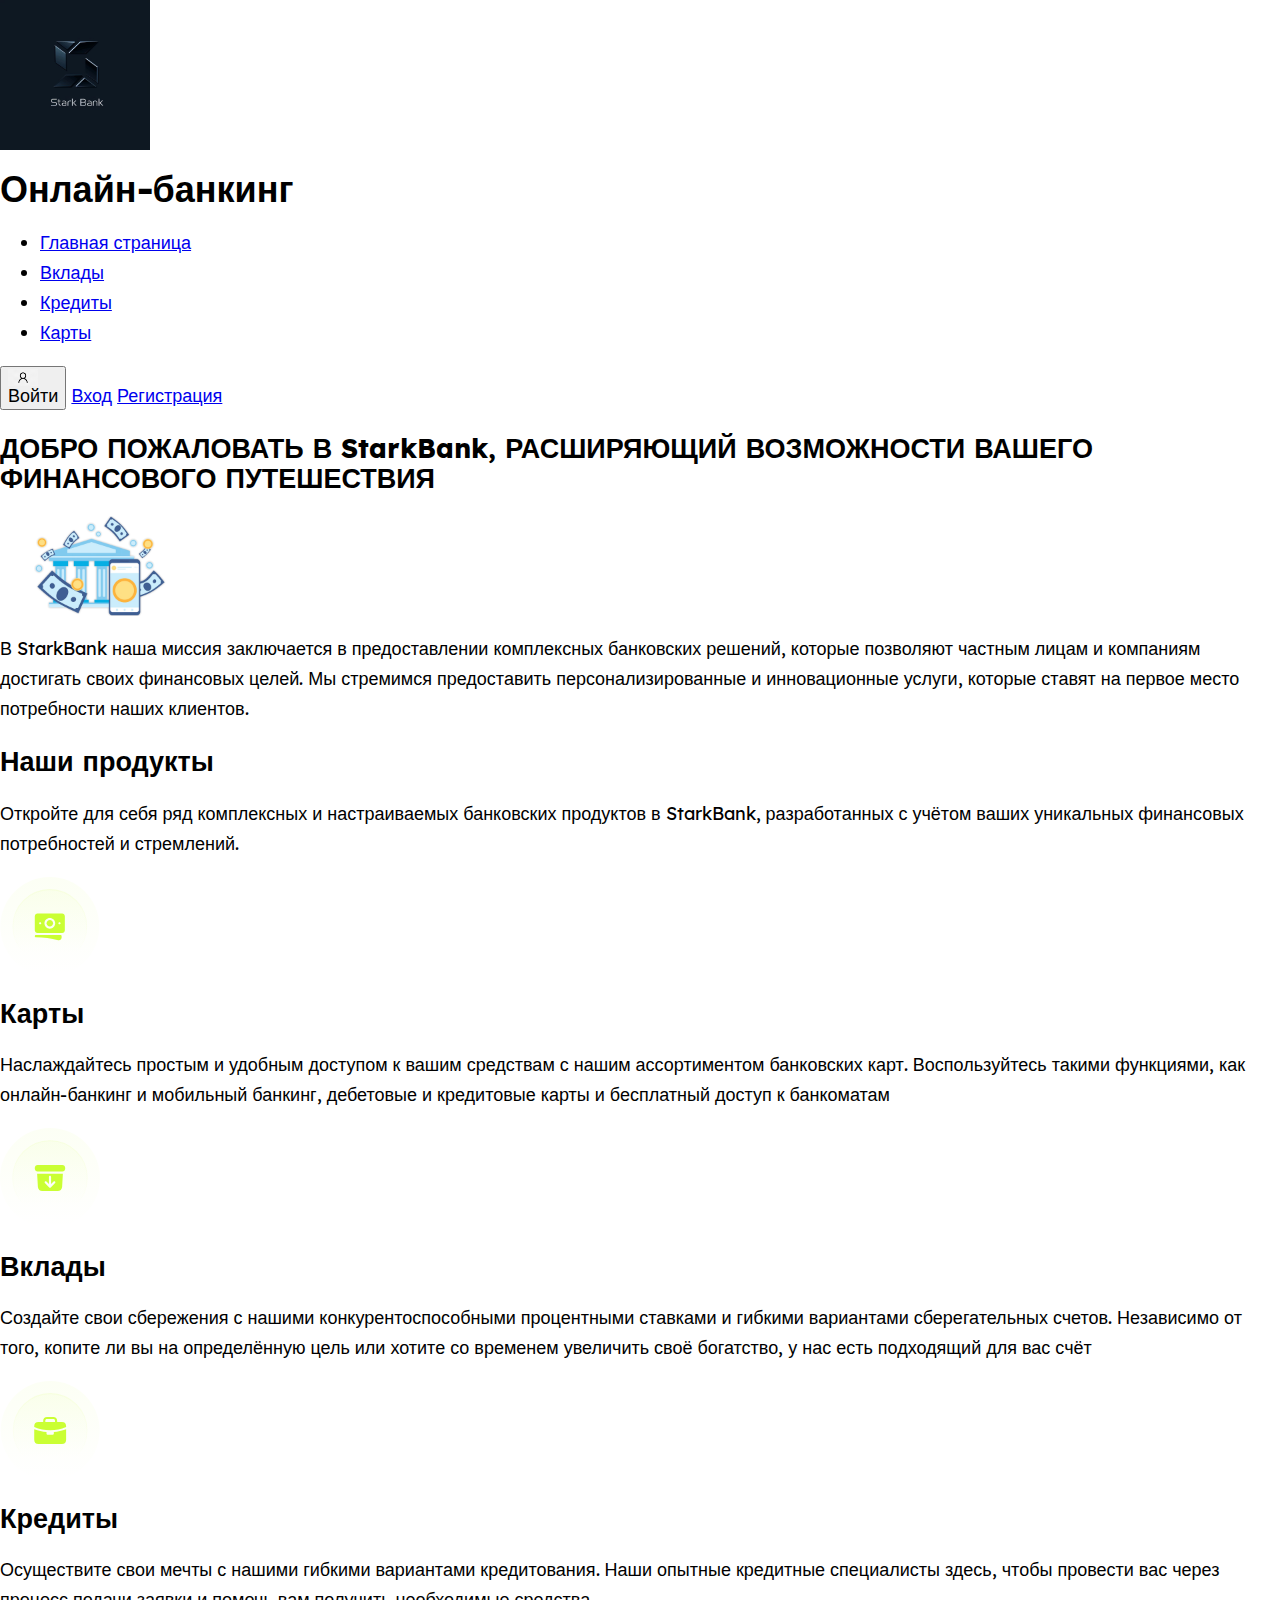
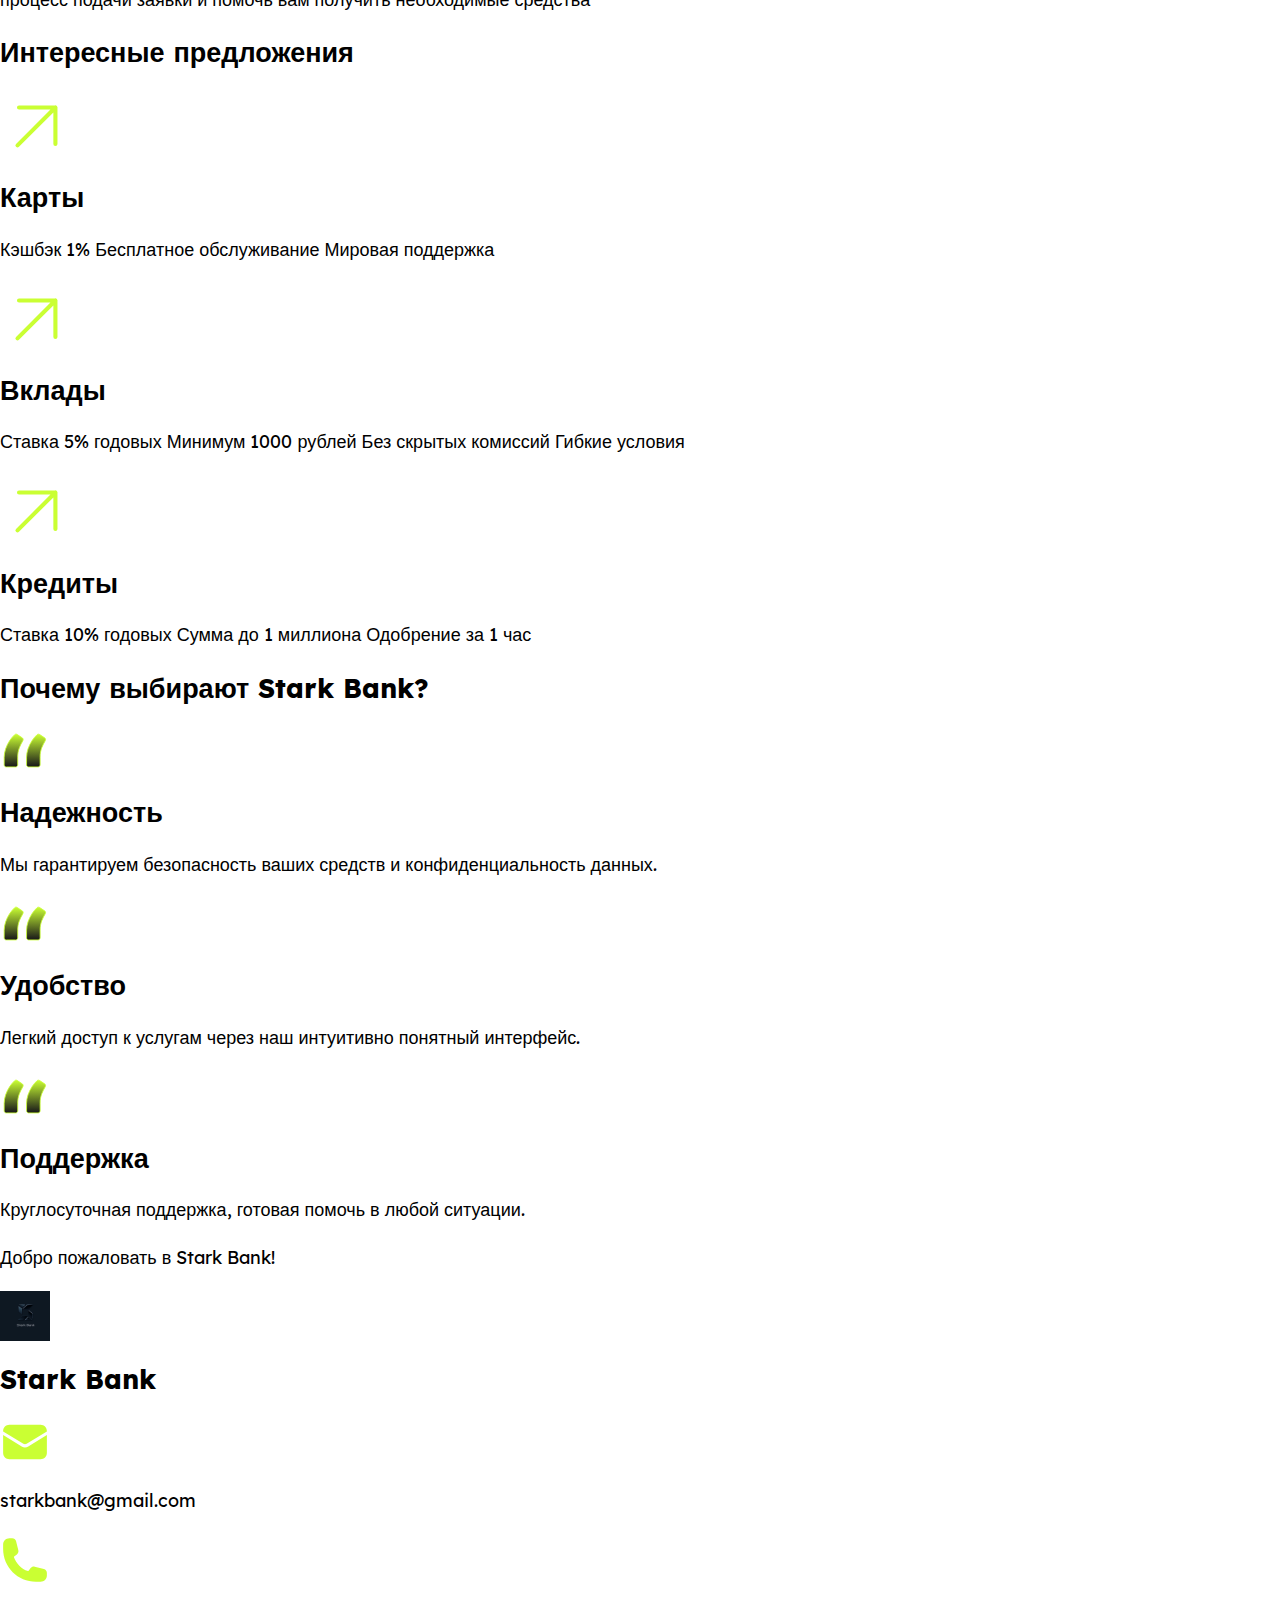
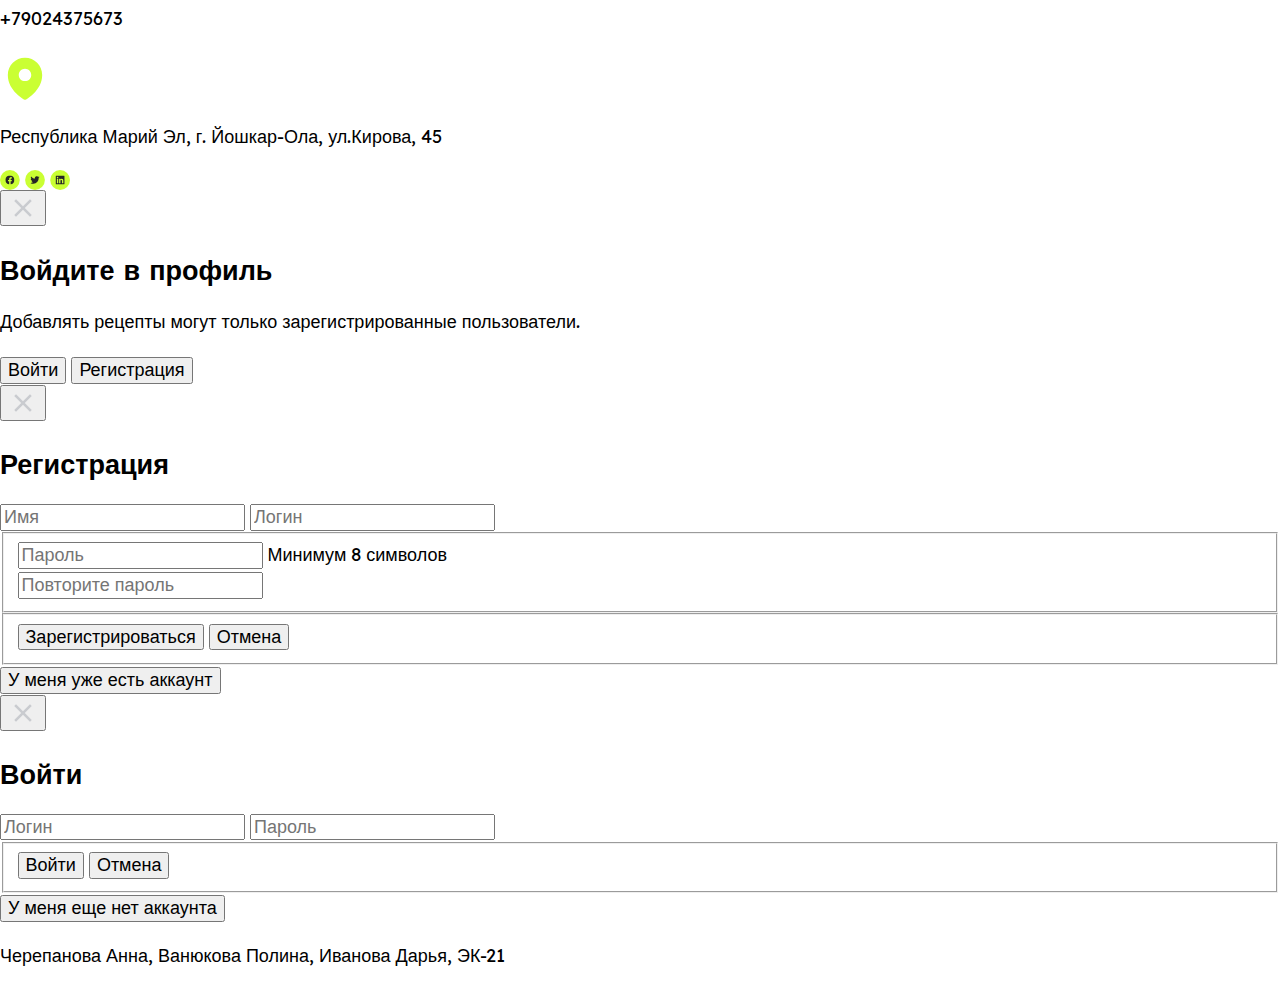
==== index.html @ 24f7d067 "Начала css" ====
<!DOCTYPE html>
<html lang="ru">
<head>
    <meta charset="UTF-8">
    <meta name="viewport" content="width=device-width, initial-scale=1.0">
    <title>Банк</title>
    <link rel="stylesheet" href="styles/normalize.css">
    <link rel="stylesheet" href="styles/style.css">
</head>
<body>
    <header class=”header”>
        <img class=”header__logo” src="images/logo.jpeg" alt="" width="150">
        <h1 class=”header__title”>Онлайн-банкинг</h1>
        <Nav class=”header__menu”>
             <ul class=”menu”>
                 <li class=”menu__item menu__item--active”>
                    <a class=”menu__link” href="#">Главная страница</a>
                </li>
                 <li class=”menu__item”><a class=”menu__link” href="#">Вклады</a></li>
                 <li class=”menu__item”><a class=”menu__link” href="#">Кредиты</a></li>
                 <li class=”menu__item”><a class=”menu__link” href="#">Карты</a></li>
             </ul>
        </Nav>
        <button class="header__login" type="button">
            <img class="header__login-icon" src="images/logo1.jpeg" alt="" width="30" height="16">
            <span class="header__login-text">Войти</span>
        </button>
        <a class=”header__botton” href="#">Вход</a>
        <a class=”header__botton” href="#">Регистрация</a>
    </header>
     <main class=”main”>
         <div class=”about”>
             <h2 class=”about__title”> ДОБРО ПОЖАЛОВАТЬ В StarkBank, РАСШИРЯЮЩИЙ ВОЗМОЖНОСТИ ВАШЕГО ФИНАНСОВОГО ПУТЕШЕСТВИЯ</h2>
             <img class=”about__image” src="images/0.webp" alt="" width="200">
             <p class=”about__purpose”>В StarkBank наша миссия заключается в предоставлении комплексных банковских решений, которые позволяют частным лицам и компаниям достигать своих финансовых целей. Мы стремимся предоставить персонализированные и инновационные услуги, которые ставят на первое место потребности наших клиентов.</p>
         </div>
         <section class=”products”>
            <h2 class=”products__title”>Наши продукты</h2>
            <p class=”products__description”> Откройте для себя ряд комплексных и настраиваемых банковских продуктов в StarkBank, разработанных с учётом ваших уникальных финансовых потребностей и стремлений.</p>
            <div>
                <img class=”products__image” src="images/Icon Container (3).svg" alt="" width="100">
                <h2 class=”products__title”>Карты</h2>
                <p class=”products__description”>Наслаждайтесь простым и удобным доступом к вашим средствам с нашим ассортиментом банковских карт. Воспользуйтесь такими функциями, как онлайн-банкинг и мобильный банкинг, дебетовые и кредитовые карты и бесплатный доступ к банкоматам </p>
            </div>
            <div>
                <img class=”products__image” src="images/Icon Container (2).svg" alt="" width="100">
                <h2 class=”products__title”>Вклады</h2>
                <p class=”products__description”>Создайте свои сбережения с нашими конкурентоспособными процентными ставками и гибкими вариантами сберегательных счетов. Независимо от того, копите ли вы на определённую цель или хотите со временем увеличить своё богатство, у нас есть подходящий для вас счёт</p>
            </div>
            <div>
                <img class=”products__image” src="images/Icon Container (1).svg" alt="" width="100">
                <h2 class=”products__title”>Кредиты</h2>
                <p class=”products__description”>Осуществите свои мечты с нашими гибкими вариантами кредитования. Наши опытные кредитные специалисты здесь, чтобы провести вас через процесс подачи заявки и помочь вам получить необходимые средства</p>
            </div>
         </section>
         <section class=”offers”>
            <h2 class=”offers__title”>Интересные предложения</h2>
            <div>
                <img class=”offers__image” src="images/Icon22.svg" alt="" width="70">
                <h2 class=”offers__title”>Карты</h2>
                <p class=”offers__description”>Кэшбэк 1% 
                    Бесплатное обслуживание 
                    Мировая поддержка</p>
            </div>
            <div>
                <img class=”offers__image” src="images/Icon22.svg" alt="" width="70">
                <h2 class=”offers__title”>Вклады</h2>
                <p class=”offers__description”>Ставка 5% годовых 
                    Минимум 1000 рублей
                    Без скрытых комиссий
                    Гибкие условия</p>
            </div>
            <div>
                <img class=”offers__image” src="images/Icon22.svg" alt="" width="70">
                <h2 class=”offers__title”>Кредиты</h2>
                <p class=”offers__description”>Ставка 10% годовых
                    Сумма до 1 миллиона
                    Одобрение за 1 час</p>
            </div>
         </section>
         <section class=”quality”>
            <h2 class=”quality__title”>Почему выбирают Stark Bank?</h2>
            <div>
                <img class=”quality__image” src="images/Icon23.svg" alt="" width="50">
                <h2 class=”quality__title”>Надежность</h2>
                <p class=”quality__description”>Мы гарантируем безопасность ваших средств и конфиденциальность данных.</p>
            </div>
            <div>
                <img class=”quality__image” src="images/Icon23.svg" alt="" width="50">
                <h2 class=”quality__title”>Удобство</h2>
                <p class=”quality__description”>Легкий доступ к услугам через наш интуитивно понятный интерфейс.</p>
            </div>
            <div>
                <img class=”quality__image” src="images/Icon23.svg" alt="" width="50">
                <h2 class=”quality__title”>Поддержка</h2>
                <p class=”quality__description”>Круглосуточная поддержка, готовая помочь в любой ситуации.</p>
            </div>
            <p class=”quality__title”>Добро пожаловать в Stark Bank!</p>
         </section>
     </main>
     <footer class=”footer”>
        <img class=”footer__image” src="images/logo.jpeg" alt="" width="50">
        <h2 class=”footer__title”>Stark Bank</h2>
        <div>
            <img class=”footer__image” src="images/Icon.svg" alt="" width="50">
            <p class=”footer__mail”>starkbank@gmail.com</p>
        </div>
        <div>
            <img class=”footer__image” src="images/Icon5.svg" alt="" width="50">
            <p class=”footer__contacts”>+79024375673</p>
        </div>
        <div>
            <img class=”footer__image” src="images/Icon6.svg" alt="" width="50">
            <p class=”footer__address”>Республика Марий Эл, г. Йошкар-Ола, ул.Кирова, 45</p>
        </div>
        <img class=”footer__image” src="images/Buttons Container.svg" alt="" width="70">
        <div class="dialog dialog--layout">
            <!-- Форма "Войдите в профиль" -->
            <section class="popup">
                <button class="popup__close" type="button"><img src="images/close.svg" alt="Закрыть окно" width="30"
                        height="24"></button>
                <h2 class="popup__title">Войдите в профиль</h2>
                <p class="popup__desc">Добавлять рецепты могут только зарегистрированные пользователи.</p>
                <div class="popup__buttons">
                    <button class="button button--accent" type="button">Войти</button>
                    <button class="button" type="button">Регистрация</button>
                </div>
            </section>
            <!--/ Форма "Войдите в профиль" -->
            <!-- Форма "Регистрация" -->
            <section class="popup">
                <button class="popup__close" type="button"><img src="images/close.svg" alt="Закрыть окно" width="30"
                        height="24"></button>
                <h2 class="popup__title">Регистрация</h2>
                <form class="popup__form form" action="/" method="post">
                    <input class="form__field" type="text" name="name" placeholder="Имя" required>
                    <input class="form__field" type="email" name="email" placeholder="Логин" required>
                    <fieldset class="form__fieldset">
                        <div class="form__field-block">
                            <input class="form__field" type="password" name="password" placeholder="Пароль" required>
                            <span>Минимум 8 символов</span>
                        </div>
                        <input class="form__field" type="password" name="repeat-password" placeholder="Повторите пароль"
                            required>
                    </fieldset>
                    <fieldset class="form__buttons">
                        <button class="button button--accent" type="submit">Зарегистрироваться</button>
                        <button class="button" type="button">Отмена</button>
                    </fieldset>
                    <button class="button button--link" type="button">У меня уже есть аккаунт</button>
                </form>
            </section>
            <!--/ Форма "Регистрация" -->
            <!-- Форма "Войти" -->
            <section class="section popup">
                <button class="popup__close" type="button"><img src="images/close.svg" alt="Закрыть окно" width="30"
                        height="24"></button>
                <h2 class="popup__title">Войти</h2>
                <form class="popup__form form" action="/" method="post">
                    <input class="form__field" type="email" name="email" placeholder="Логин" required>
                    <input class="form__field" type="password" name="password" placeholder="Пароль" required>
                    <fieldset class="form__buttons">
                        <button class="button button--accent" type="submit">Войти</button>
                        <button class="button" type="button">Отмена</button>
                    </fieldset>
                    <button class="button button--link" type="button">У меня еще нет аккаунта</button>
                </form>
            </section>
            <!--/ Форма "Войти" -->
        </div>    
         <p class=”footer__authors”>Черепанова Анна, Ванюкова Полина, Иванова Дарья, ЭК-21</p>
     </footer>
</body>
</html>
---- styles/style.css ----
/* Подключение шрифтов */
@import "fonts.css";
/* Подключение основных стилей */
@import "base.css";
/* Подключение стилей относящихся к header */
@import "header.css";
/* Подключение стилей относящихся к footer */
@import "footer.css";
/* Подключение стилей относящихся к main */
@import "main.css";
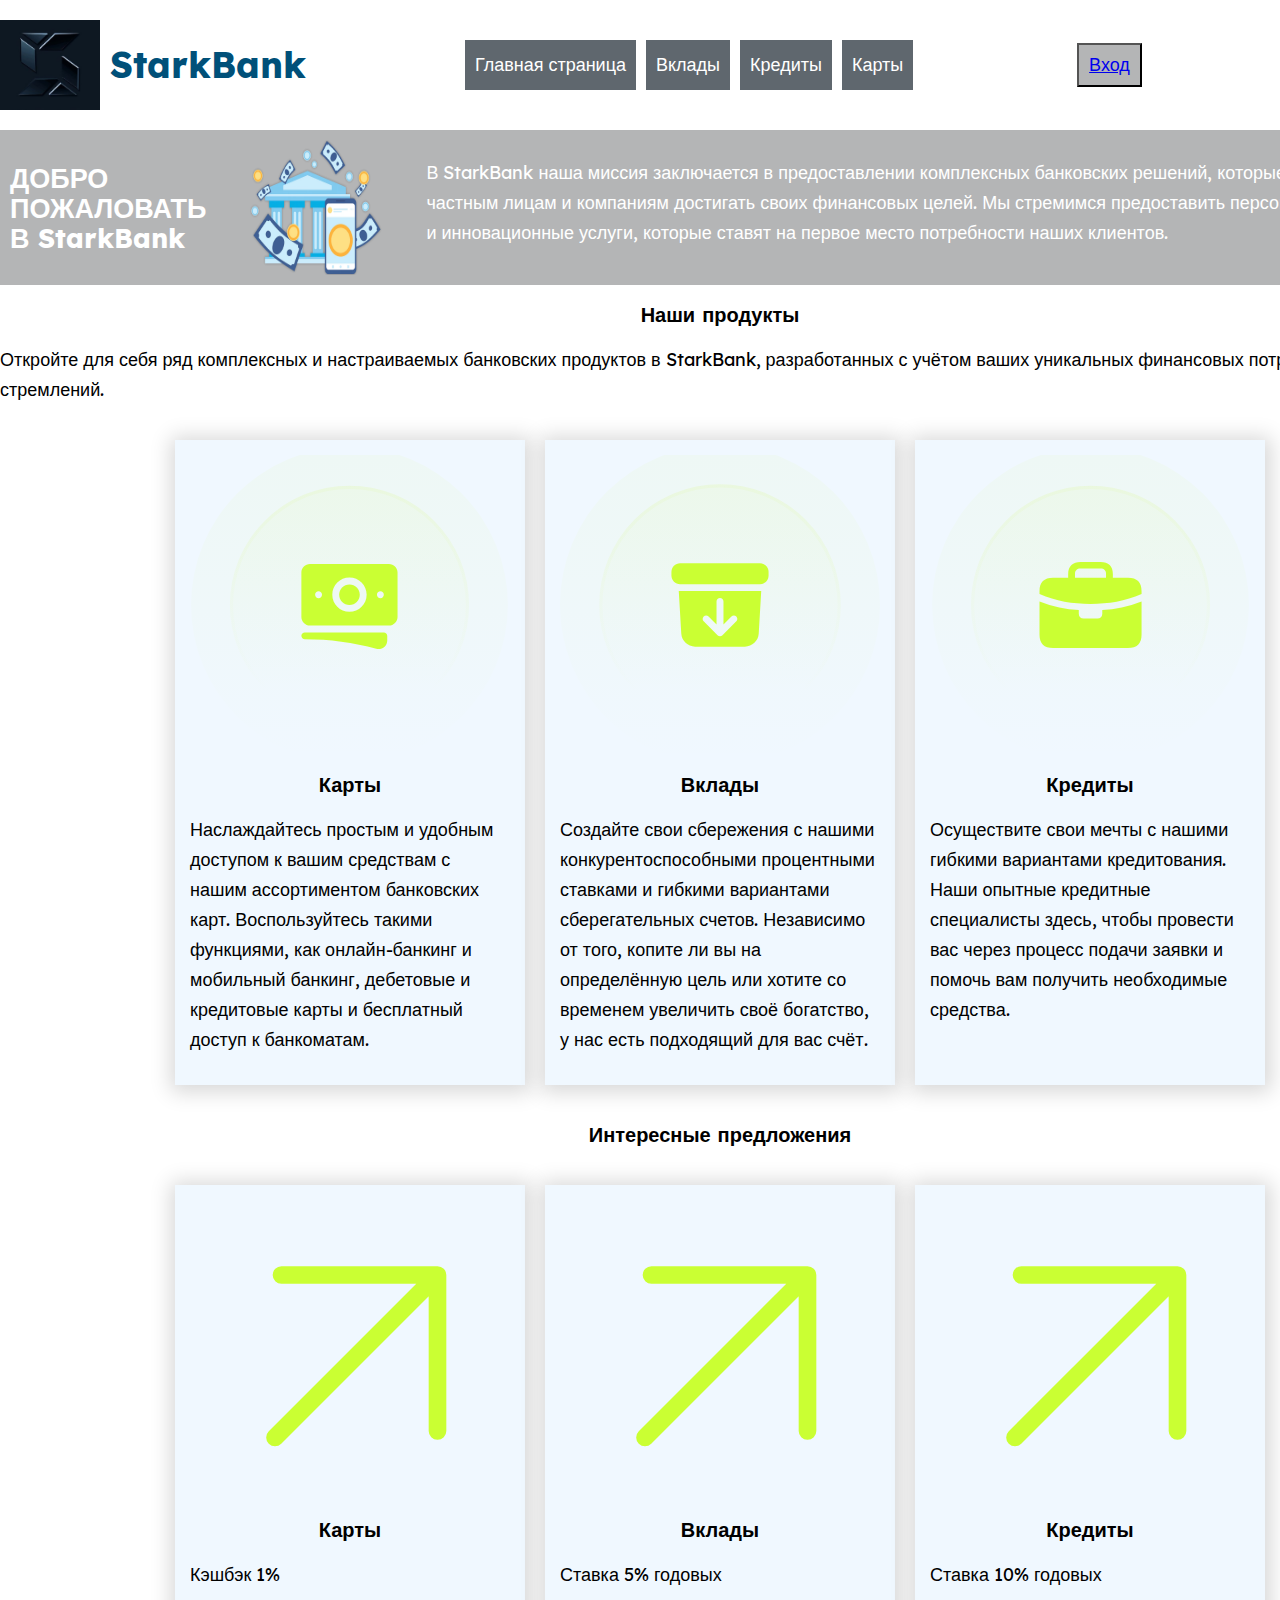
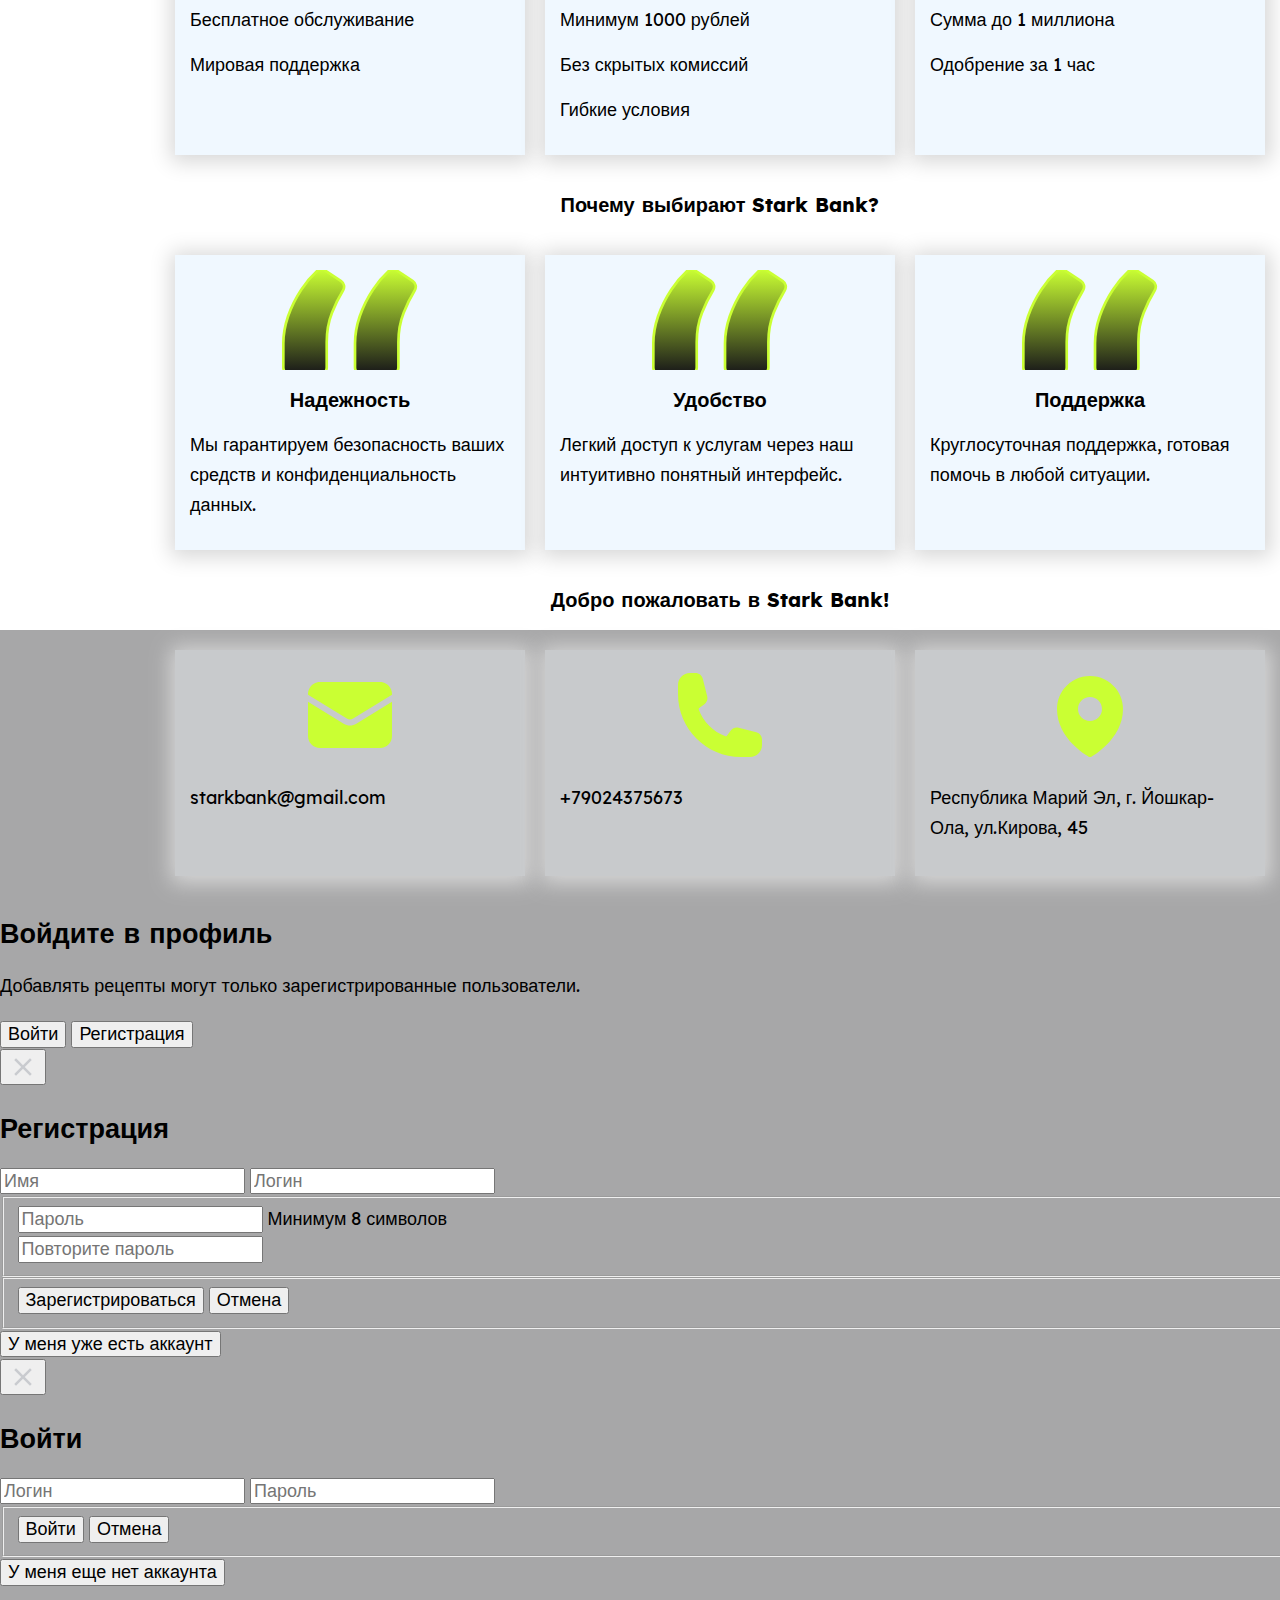
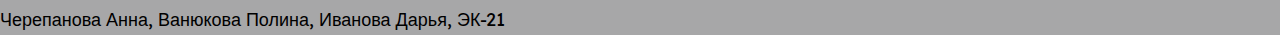
==== commit 682ecada: "Add files via upload" ====
--- a/index.html
+++ b/index.html
@@ -8,117 +8,124 @@
     <link rel="stylesheet" href="styles/style.css">
 </head>
 <body>
-    <header class=”header”>
-        <img class=”header__logo” src="images/logo.jpeg" alt="" width="150">
-        <h1 class=”header__title”>Онлайн-банкинг</h1>
-        <Nav class=”header__menu”>
-             <ul class=”menu”>
-                 <li class=”menu__item menu__item--active”>
-                    <a class=”menu__link” href="#">Главная страница</a>
+    <header class="header container">
+        <a class="header__logo-wrap" href="index.html">
+        <img class="header__logo" src="images/logo2.jpeg" alt="логотип сайта" width="100">
+        <h1 class="header__title">StarkBank</h1>
+    </a>
+        <nav class="header__menu">
+             <ul class="menu">
+                 <li class="menu__item menu__item--active">
+                    <a class="menu__link" href="#">Главная страница</a>
                 </li>
-                 <li class=”menu__item”><a class=”menu__link” href="#">Вклады</a></li>
-                 <li class=”menu__item”><a class=”menu__link” href="#">Кредиты</a></li>
-                 <li class=”menu__item”><a class=”menu__link” href="#">Карты</a></li>
+                 <li class="menu__item menu__item--active"><a class="menu__link" href="#">Вклады</a></li>
+                 <li class="menu__item menu__item--active"><a class="menu__link" href="#">Кредиты</a></li>
+                 <li class="menu__item menu__item--active"><a class="menu__link" href="#">Карты</a></li>
              </ul>
-        </Nav>
+        </nav> 
         <button class="header__login" type="button">
-            <img class="header__login-icon" src="images/logo1.jpeg" alt="" width="30" height="16">
-            <span class="header__login-text">Войти</span>
-        </button>
-        <a class=”header__botton” href="#">Вход</a>
-        <a class=”header__botton” href="#">Регистрация</a>
-    </header>
-     <main class=”main”>
-         <div class=”about”>
-             <h2 class=”about__title”> ДОБРО ПОЖАЛОВАТЬ В StarkBank, РАСШИРЯЮЩИЙ ВОЗМОЖНОСТИ ВАШЕГО ФИНАНСОВОГО ПУТЕШЕСТВИЯ</h2>
-             <img class=”about__image” src="images/0.webp" alt="" width="200">
-             <p class=”about__purpose”>В StarkBank наша миссия заключается в предоставлении комплексных банковских решений, которые позволяют частным лицам и компаниям достигать своих финансовых целей. Мы стремимся предоставить персонализированные и инновационные услуги, которые ставят на первое место потребности наших клиентов.</p>
+        <a class="header__botton" href="#">Вход</a>
+    </button>
+    <button class="header__login" type="button">
+        <a class="header__botton" href="#">Регистрация</a>
+    </button>
+</header> 
+     <main class="main container">
+         <div class="about">
+             <h2 class="about__title"> ДОБРО ПОЖАЛОВАТЬ В StarkBank</h2>
+             <img class="about__image" src="images/0.webp" alt="главное изображение" width="200">
+             <p class="about__purpose">В StarkBank наша миссия заключается в предоставлении комплексных банковских решений, которые позволяют частным лицам и компаниям достигать своих финансовых целей. Мы стремимся предоставить персонализированные и инновационные услуги, которые ставят на первое место потребности наших клиентов.</p>
          </div>
-         <section class=”products”>
-            <h2 class=”products__title”>Наши продукты</h2>
-            <p class=”products__description”> Откройте для себя ряд комплексных и настраиваемых банковских продуктов в StarkBank, разработанных с учётом ваших уникальных финансовых потребностей и стремлений.</p>
-            <div>
-                <img class=”products__image” src="images/Icon Container (3).svg" alt="" width="100">
-                <h2 class=”products__title”>Карты</h2>
-                <p class=”products__description”>Наслаждайтесь простым и удобным доступом к вашим средствам с нашим ассортиментом банковских карт. Воспользуйтесь такими функциями, как онлайн-банкинг и мобильный банкинг, дебетовые и кредитовые карты и бесплатный доступ к банкоматам </p>
+         <section class="products">
+            <h2 class="products__title">Наши продукты</h2>
+            <p class="products__description"> Откройте для себя ряд комплексных и настраиваемых банковских продуктов в StarkBank, разработанных с учётом ваших уникальных финансовых потребностей и стремлений.</p>
+           <div class="products__list">
+            <div class="products__card">
+                <img class="products__image" src="images/Icon Container (3).svg" alt="иконка карт" width="100">
+                <h2 class="products__title">Карты</h2>
+                <p class="products__description">Наслаждайтесь простым и удобным доступом к вашим средствам с нашим ассортиментом банковских карт. Воспользуйтесь такими функциями, как онлайн-банкинг и мобильный банкинг, дебетовые и кредитовые карты и бесплатный доступ к банкоматам.</p>
             </div>
-            <div>
-                <img class=”products__image” src="images/Icon Container (2).svg" alt="" width="100">
-                <h2 class=”products__title”>Вклады</h2>
-                <p class=”products__description”>Создайте свои сбережения с нашими конкурентоспособными процентными ставками и гибкими вариантами сберегательных счетов. Независимо от того, копите ли вы на определённую цель или хотите со временем увеличить своё богатство, у нас есть подходящий для вас счёт</p>
+            <div class="products__card">
+                <img class="products__image" src="images/Icon Container (2).svg" alt="иконка вкладов" width="100">
+                <h2 class="products__title">Вклады</h2>
+                <p class="products__description">Создайте свои сбережения с нашими конкурентоспособными процентными ставками и гибкими вариантами сберегательных счетов. Независимо от того, копите ли вы на определённую цель или хотите со временем увеличить своё богатство, у нас есть подходящий для вас счёт.</p>
             </div>
-            <div>
-                <img class=”products__image” src="images/Icon Container (1).svg" alt="" width="100">
-                <h2 class=”products__title”>Кредиты</h2>
-                <p class=”products__description”>Осуществите свои мечты с нашими гибкими вариантами кредитования. Наши опытные кредитные специалисты здесь, чтобы провести вас через процесс подачи заявки и помочь вам получить необходимые средства</p>
+            <div class="products__card">
+                <img class="products__image" src="images/Icon Container (1).svg" alt="иконка кредитов" width="100">
+                <h2 class="products__title">Кредиты</h2>
+                <p class="products__description">Осуществите свои мечты с нашими гибкими вариантами кредитования. Наши опытные кредитные специалисты здесь, чтобы провести вас через процесс подачи заявки и помочь вам получить необходимые средства.</p>
             </div>
+        </div>
          </section>
-         <section class=”offers”>
-            <h2 class=”offers__title”>Интересные предложения</h2>
-            <div>
-                <img class=”offers__image” src="images/Icon22.svg" alt="" width="70">
-                <h2 class=”offers__title”>Карты</h2>
-                <p class=”offers__description”>Кэшбэк 1% 
-                    Бесплатное обслуживание 
-                    Мировая поддержка</p>
+         <section class="offers">
+            <h2 class="offers__title">Интересные предложения</h2>
+            <div class="offers__list">
+            <div class="offers__card">
+                <img class="offers__image" src="images/Icon22.svg" alt="стрелка" width="70">
+                <h2 class="offers__title">Карты</h2>
+                <p class="offers__description">Кэшбэк 1%</p>
+                <p class="offers__description">Бесплатное обслуживание</p>
+                <p class="offers__description">Мировая поддержка</p>
             </div>
-            <div>
-                <img class=”offers__image” src="images/Icon22.svg" alt="" width="70">
-                <h2 class=”offers__title”>Вклады</h2>
-                <p class=”offers__description”>Ставка 5% годовых 
-                    Минимум 1000 рублей
-                    Без скрытых комиссий
-                    Гибкие условия</p>
+            <div class="offers__card">
+                <img class="offers__image" src="images/Icon22.svg" alt="стрелка" width="70">
+                <h2 class="offers__title">Вклады</h2>
+                <p class="offers__description">Ставка 5% годовых </p>
+                    <p class="offers__description">Минимум 1000 рублей</p>
+                    <p class="offers__description">Без скрытых комиссий</p>
+                    <p class="offers__description">Гибкие условия</p>
             </div>
-            <div>
-                <img class=”offers__image” src="images/Icon22.svg" alt="" width="70">
-                <h2 class=”offers__title”>Кредиты</h2>
-                <p class=”offers__description”>Ставка 10% годовых
-                    Сумма до 1 миллиона
-                    Одобрение за 1 час</p>
+            <div class="offers__card">
+                <img class="offers__image" src="images/Icon22.svg" alt="стрелка" width="70">
+                <h2 class="offers__title">Кредиты</h2>
+                <p class="offers__description">Ставка 10% годовых</p>
+                <p class="offers__description">Сумма до 1 миллиона</p>
+                <p class="offers__description">Одобрение за 1 час</p>
             </div>
+        </div>
          </section>
-         <section class=”quality”>
-            <h2 class=”quality__title”>Почему выбирают Stark Bank?</h2>
-            <div>
-                <img class=”quality__image” src="images/Icon23.svg" alt="" width="50">
-                <h2 class=”quality__title”>Надежность</h2>
-                <p class=”quality__description”>Мы гарантируем безопасность ваших средств и конфиденциальность данных.</p>
+         <section class="quality">
+            <h2 class="quality__title">Почему выбирают Stark Bank?</h2>
+            <div class="quality__list">
+            <div class="quality__card">
+                <img class="quality__image" src="images/Icon23.svg" alt="маркер" width="50">
+                <h2 class="quality__title">Надежность</h2>
+                <p class="quality__description">Мы гарантируем безопасность ваших средств и конфиденциальность данных.</p>
             </div>
-            <div>
-                <img class=”quality__image” src="images/Icon23.svg" alt="" width="50">
-                <h2 class=”quality__title”>Удобство</h2>
-                <p class=”quality__description”>Легкий доступ к услугам через наш интуитивно понятный интерфейс.</p>
+            <div class="quality__card">
+                <img class="quality__image" src="images/Icon23.svg" alt="маркер" width="50">
+                <h2 class="quality__title">Удобство</h2>
+                <p class="quality__description">Легкий доступ к услугам через наш интуитивно понятный интерфейс.</p>
             </div>
-            <div>
-                <img class=”quality__image” src="images/Icon23.svg" alt="" width="50">
-                <h2 class=”quality__title”>Поддержка</h2>
-                <p class=”quality__description”>Круглосуточная поддержка, готовая помочь в любой ситуации.</p>
+            <div class="quality__card">
+                <img class="quality__image" src="images/Icon23.svg" alt="маркер" width="50">
+                <h2 class="quality__title">Поддержка</h2>
+                <p class="quality__description">Круглосуточная поддержка, готовая помочь в любой ситуации.</p>
             </div>
-            <p class=”quality__title”>Добро пожаловать в Stark Bank!</p>
+        </div>
+            <p class="quality__title">Добро пожаловать в Stark Bank!</p>
          </section>
      </main>
-     <footer class=”footer”>
-        <img class=”footer__image” src="images/logo.jpeg" alt="" width="50">
-        <h2 class=”footer__title”>Stark Bank</h2>
-        <div>
-            <img class=”footer__image” src="images/Icon.svg" alt="" width="50">
-            <p class=”footer__mail”>starkbank@gmail.com</p>
+     <footer class="footer container">
+        
+        <div class="footer__list">
+        <div class="footer__card">
+            <img class="footer__image" src="images/Icon.svg" alt="иконка почты" width="50">
+            <p class="footer__mail">starkbank@gmail.com</p>
         </div>
-        <div>
-            <img class=”footer__image” src="images/Icon5.svg" alt="" width="50">
-            <p class=”footer__contacts”>+79024375673</p>
+        <div class="footer__card">
+            <img class="footer__image" src="images/Icon5.svg" alt="иконка телефона" width="50">
+            <p class="footer__contacts">+79024375673</p>
         </div>
-        <div>
-            <img class=”footer__image” src="images/Icon6.svg" alt="" width="50">
-            <p class=”footer__address”>Республика Марий Эл, г. Йошкар-Ола, ул.Кирова, 45</p>
+        <div class="footer__card">
+            <img class="footer__image" src="images/Icon6.svg" alt="иконка адреса" width="50">
+            <p class="footer__address">Республика Марий Эл, г. Йошкар-Ола, ул.Кирова, 45</p>
         </div>
-        <img class=”footer__image” src="images/Buttons Container.svg" alt="" width="70">
+    </div>
         <div class="dialog dialog--layout">
             <!-- Форма "Войдите в профиль" -->
             <section class="popup">
-                <button class="popup__close" type="button"><img src="images/close.svg" alt="Закрыть окно" width="30"
-                        height="24"></button>
+                
                 <h2 class="popup__title">Войдите в профиль</h2>
                 <p class="popup__desc">Добавлять рецепты могут только зарегистрированные пользователи.</p>
                 <div class="popup__buttons">
@@ -168,7 +175,7 @@
             </section>
             <!--/ Форма "Войти" -->
         </div>    
-         <p class=”footer__authors”>Черепанова Анна, Ванюкова Полина, Иванова Дарья, ЭК-21</p>
+         <p class="footer__authors">Черепанова Анна, Ванюкова Полина, Иванова Дарья, ЭК-21</p>
      </footer>
 </body>
 </html>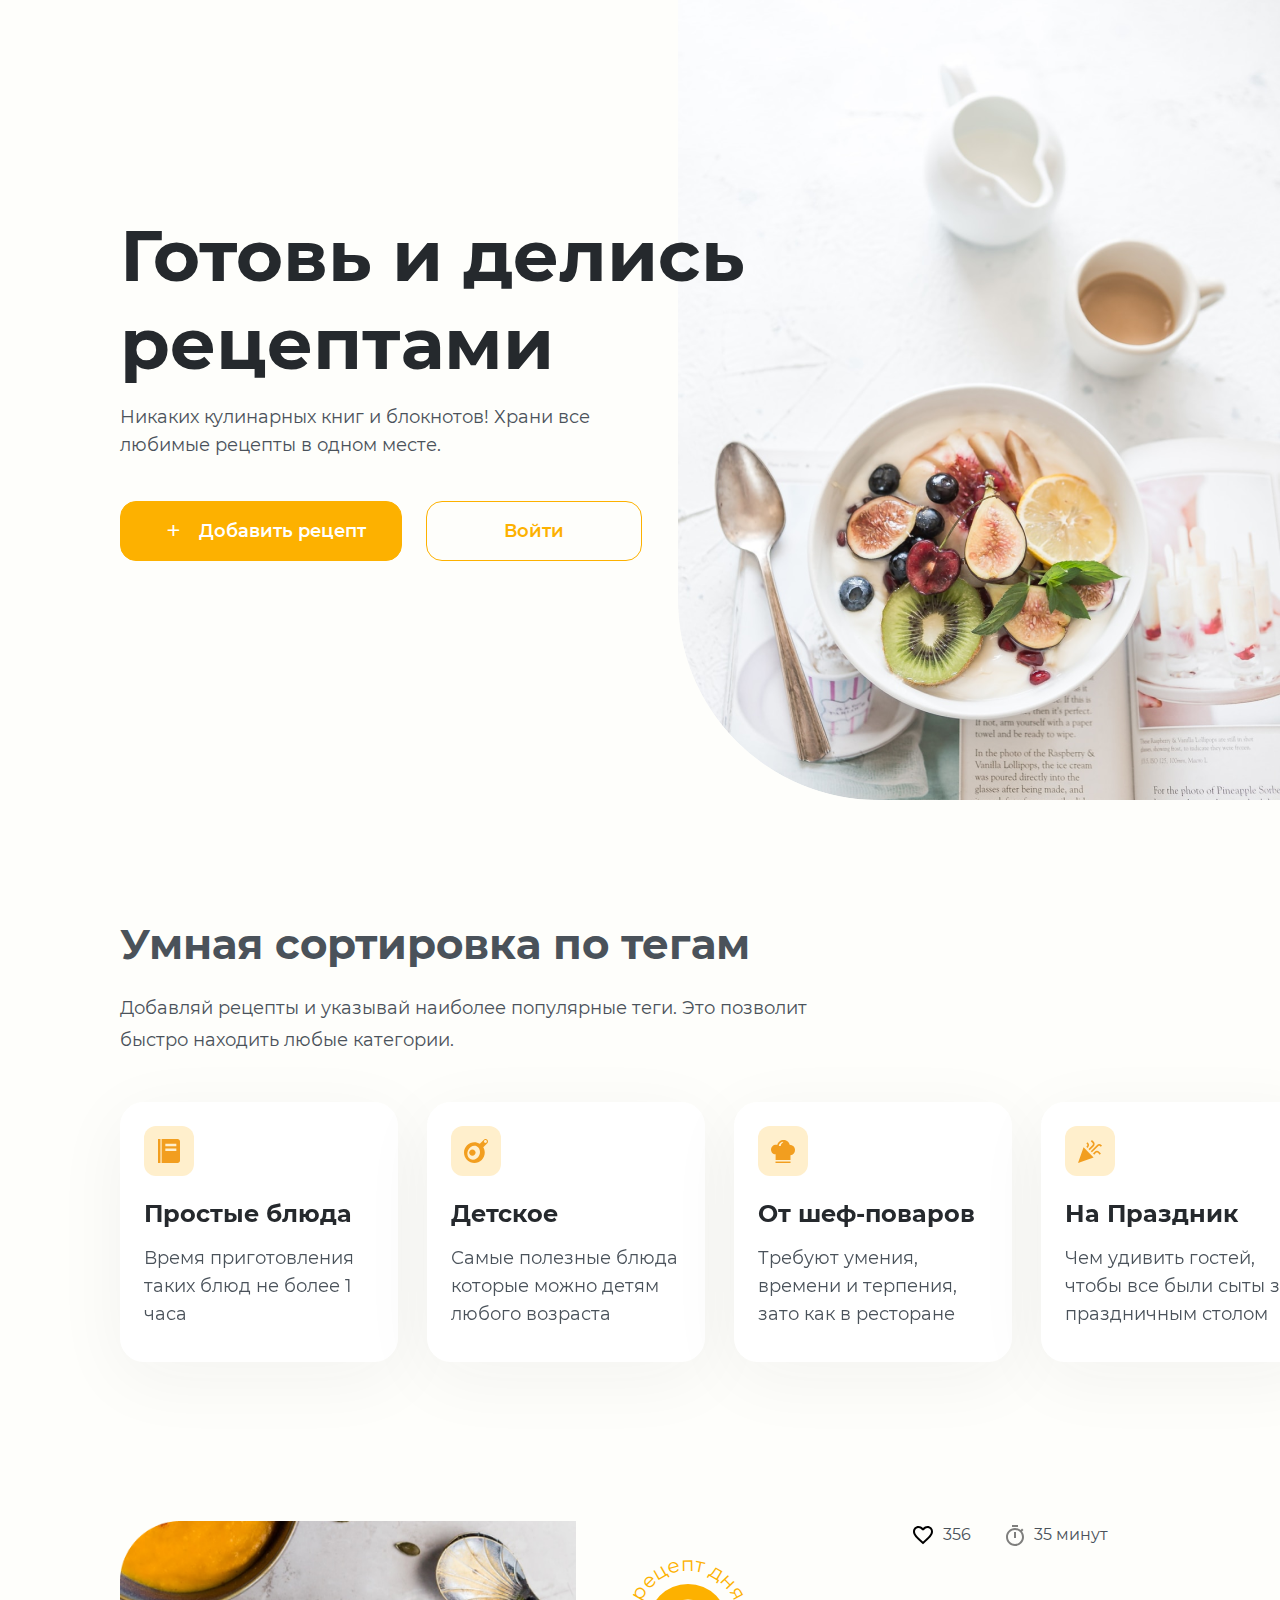
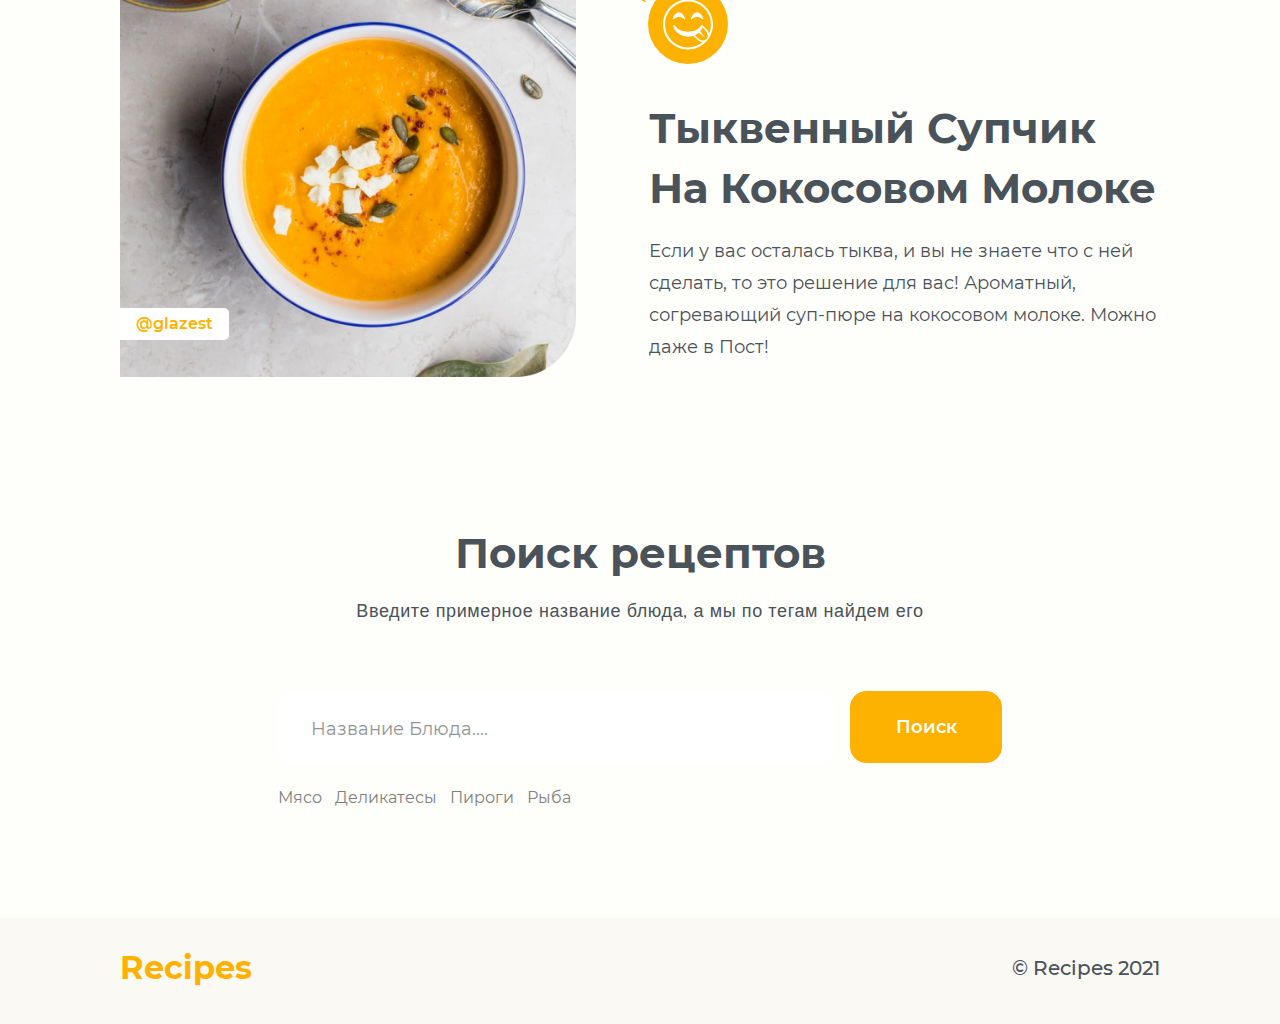
==== commit 09fc0d50: "Add files via upload" ====
--- a/index.html
+++ b/index.html
@@ -1,181 +1,212 @@
 <!DOCTYPE html>
 <html lang="ru">
+
 <head>
     <meta charset="UTF-8">
-    <meta name="viewport" content="width=device-width, initial-scale=1.0">
-    <title>Банк</title>
+    <meta name="viewport" content="width=device-width, initial-scale=1">
+    <title>Рецепты</title>
     <link rel="stylesheet" href="styles/normalize.css">
     <link rel="stylesheet" href="styles/style.css">
-</head>
+
 <body>
+    <!-- Заголовок -->
     <header class="header container">
-        <a class="header__logo-wrap" href="index.html">
-        <img class="header__logo" src="images/logo2.jpeg" alt="логотип сайта" width="100">
-        <h1 class="header__title">StarkBank</h1>
-    </a>
-        <nav class="header__menu">
-             <ul class="menu">
-                 <li class="menu__item menu__item--active">
-                    <a class="menu__link" href="#">Главная страница</a>
-                </li>
-                 <li class="menu__item menu__item--active"><a class="menu__link" href="#">Вклады</a></li>
-                 <li class="menu__item menu__item--active"><a class="menu__link" href="#">Кредиты</a></li>
-                 <li class="menu__item menu__item--active"><a class="menu__link" href="#">Карты</a></li>
-             </ul>
-        </nav> 
+        <!-- Логотип -->
+        <a class="header__logo logo">Recipes</a>
+        <!--/ Логотип -->
+        <!-- Навигация -->
+        <nav class="header__nav">
+            <ul class="header__list">
+                <li class="header__item"><a href="#promo" class="header__item-link header__item-link--active">Главная</a></li>
+                <li class="header__item"><a href="#card" class="header__item-link" href="#">Рецепты</a></li>
+                <li class="header__item"><a href="#recipe" class="header__item-link" href="#">Избранное</a></li>
+            </ul>
+        </nav>
+        <!--/ Навигация -->
         <button class="header__login" type="button">
-        <a class="header__botton" href="#">Вход</a>
-    </button>
-    <button class="header__login" type="button">
-        <a class="header__botton" href="#">Регистрация</a>
-    </button>
-</header> 
-     <main class="main container">
-         <div class="about">
-             <h2 class="about__title"> ДОБРО ПОЖАЛОВАТЬ В StarkBank</h2>
-             <img class="about__image" src="images/0.webp" alt="главное изображение" width="200">
-             <p class="about__purpose">В StarkBank наша миссия заключается в предоставлении комплексных банковских решений, которые позволяют частным лицам и компаниям достигать своих финансовых целей. Мы стремимся предоставить персонализированные и инновационные услуги, которые ставят на первое место потребности наших клиентов.</p>
-         </div>
-         <section class="products">
-            <h2 class="products__title">Наши продукты</h2>
-            <p class="products__description"> Откройте для себя ряд комплексных и настраиваемых банковских продуктов в StarkBank, разработанных с учётом ваших уникальных финансовых потребностей и стремлений.</p>
-           <div class="products__list">
-            <div class="products__card">
-                <img class="products__image" src="images/Icon Container (3).svg" alt="иконка карт" width="100">
-                <h2 class="products__title">Карты</h2>
-                <p class="products__description">Наслаждайтесь простым и удобным доступом к вашим средствам с нашим ассортиментом банковских карт. Воспользуйтесь такими функциями, как онлайн-банкинг и мобильный банкинг, дебетовые и кредитовые карты и бесплатный доступ к банкоматам.</p>
-            </div>
-            <div class="products__card">
-                <img class="products__image" src="images/Icon Container (2).svg" alt="иконка вкладов" width="100">
-                <h2 class="products__title">Вклады</h2>
-                <p class="products__description">Создайте свои сбережения с нашими конкурентоспособными процентными ставками и гибкими вариантами сберегательных счетов. Независимо от того, копите ли вы на определённую цель или хотите со временем увеличить своё богатство, у нас есть подходящий для вас счёт.</p>
-            </div>
-            <div class="products__card">
-                <img class="products__image" src="images/Icon Container (1).svg" alt="иконка кредитов" width="100">
-                <h2 class="products__title">Кредиты</h2>
-                <p class="products__description">Осуществите свои мечты с нашими гибкими вариантами кредитования. Наши опытные кредитные специалисты здесь, чтобы провести вас через процесс подачи заявки и помочь вам получить необходимые средства.</p>
-            </div>
+            Войти
+        </button>
+    </header>
+    <!--/ Заголовок -->
+    <!-- Основной контент -->
+    <main class="container" id="main">
+        <!-- Первый экран -->
+        <section class="section promo" id="promo">
+            <div class="promo__content">
+                <h2 class="promo__title section__title">Готовь и делись рецептами</h2>
+                <p class="promo__description">Никаких кулинарных книг и блокнотов! Храни все <br>любимые рецепты в одном
+                    месте.</p>
+                <div class="promo__buttons">
+                    <button class="promo__button-add button button--accent" type="button">Добавить рецепт</button>
+                    <button class="promo__button button" type="button">Войти</button>
+                </div>
+            </div>
+            <img class="promo__image" src="images/section1.png" alt="Изображение завтрака" width="602" height="800">
+        </section>
+        <!--/ Первый экран -->
+
+        <section class="section card"  id="card">
+            <h2 class="section__title">Умная сортировка по тегам</h2>
+            <p class="section__description">Добавляй рецепты и указывай наиболее популярные теги. Это позволит быстро
+                находить любые категории.</p>
+            <div class="card__list">
+                <a class="card__item" href="#">
+                    <span class="card__icon">
+                        <img src="images/icon/menu.svg" alt="Иконка для простых блюд" width="22"
+                             height="24">
+                    </span>
+                    <h3 class="card__title">Простые блюда</h3>
+                    <p class="card__description">Время приготовления таких блюд не более 1 часа</p>
+                </a>
+                <a class="card__item" href="#">
+                    <span class="card__icon">
+                        <img src="images/icon/cook.svg" alt="Иконка для детского меню" width="24"
+                        height="24">
+                    </span>
+                    <h3 class="card__title">Детское</h3>
+                    <p class="card__description">Самые полезные блюда которые можно детям любого возраста</p>
+                </a>
+                <a class="card__item" href="#">
+                    <span class="card__icon">
+                        <img src="images/icon/chef.svg" alt="Иконка для блюд от шеф-поваров" width="24"
+                        height="23">
+                    </span>
+                    <h3 class="card__title">От шеф-поваров</h3>
+                    <p class="card__description">Требуют умения, времени и терпения, зато как в ресторане</p>
+                </a>
+                <a class="card__item" href="#">
+                    <span class="card__icon">
+                        <img src="images/icon/fire.svg" alt="Иконка для блюд на праздник" width="24"
+                        height="23">
+                    </span>
+                    <h3 class="card__title">На Праздник</h3>
+                    <p class="card__description">Чем удивить гостей, чтобы все были сыты за праздничным столом</p>
+                </a>
+            </div>
+        </section>
+
+        <section class="section recipe" id="recipe">
+            <div class="recipe__indicators">
+                    <span class="recipe__indicators-favourites">
+                        <img class="recipe__indicators-image" src="images/icon/heart.svg" alt="Избранное" width="20"
+                             height="18">
+                        356
+                    </span>
+                <span class="recipe__indicator-time">
+                        <img class="recipe__indicators-image" src="images/icon/timer.svg" alt="Время приготовления"
+                             width="18" height="21">
+                        35 минут
+                    </span>
+            </div>
+            <div class="recipe__photo">
+                <a class="recipe__contact" href="#" target="_blank">@glazest</a>
+                <img class="recipe__image" src="images/section2.png" alt="Изображение тыквенного супчика" width="543"
+                    height="543">
+            </div>
+            <div class="recipe__content">
+                <div class="recipe__day">
+                    <svg class="recipe__circle" viewBox="0 0 100 100">
+                        <path class="recipe__circle-path" id="circle" d="M 50,50 m -50,0 a 50,50 0 1,1 100,0 a 50,50 0 1,1 -100,0" />
+                        <text>
+                            <textPath href="#circle" startOffset="25%" text-anchor="middle">
+                                рецепт дня
+                            </textPath>
+                        </text>
+                    </svg>
+                    <div class="recipe__day-image">
+                        <img src="images/icon/smile.svg" alt="Рецепт дня" width="50" height="50">
+                    </div>
+                </div>
+                <h2 class="recipe__content-title section__title">Тыквенный супчик на кокосовом молоке</h2>
+                <p class="recipe__content-description section__description">Если у вас осталась тыква, и вы не знаете что с ней сделать, то это
+                    решение для вас! Ароматный,
+                    согревающий суп-пюре на кокосовом молоке. Можно даже в Пост!</p>
+            </div>
+        </section>
+
+        <section class="section search">
+            <h2 class="search__title section__title section__title--center">Поиск рецептов</h2>
+            <p class="search__description section__description--center">Введите примерное название блюда, а мы по тегам
+                найдем его</p>
+            <form class="search__form form" action="/" method="get">
+                <input class="search__form-name form__field" type="search" name="text" placeholder="Название Блюда....">
+                <button class="search__form-submit button button--accent" type="submit">Поиск</button>
+            </form>
+            <ul class="search__tag-list">
+                <li class="search__tag-item">Мясо</li>
+                <li class="search__tag-item">Деликатесы</li>
+                <li class="search__tag-item">Пироги</li>
+                <li class="search__tag-item">Рыба</li>
+            </ul>
+        </section>
+    </main>
+    <!--/ Основной контент -->
+    <!-- Подвал -->
+    <footer class="footer">
+        <div class="footer__container container">
+            <a class="footer__logo logo">Recipes</a>
+            <p class="footer__copy">&copy; Recipes 2021</p>
         </div>
-         </section>
-         <section class="offers">
-            <h2 class="offers__title">Интересные предложения</h2>
-            <div class="offers__list">
-            <div class="offers__card">
-                <img class="offers__image" src="images/Icon22.svg" alt="стрелка" width="70">
-                <h2 class="offers__title">Карты</h2>
-                <p class="offers__description">Кэшбэк 1%</p>
-                <p class="offers__description">Бесплатное обслуживание</p>
-                <p class="offers__description">Мировая поддержка</p>
-            </div>
-            <div class="offers__card">
-                <img class="offers__image" src="images/Icon22.svg" alt="стрелка" width="70">
-                <h2 class="offers__title">Вклады</h2>
-                <p class="offers__description">Ставка 5% годовых </p>
-                    <p class="offers__description">Минимум 1000 рублей</p>
-                    <p class="offers__description">Без скрытых комиссий</p>
-                    <p class="offers__description">Гибкие условия</p>
-            </div>
-            <div class="offers__card">
-                <img class="offers__image" src="images/Icon22.svg" alt="стрелка" width="70">
-                <h2 class="offers__title">Кредиты</h2>
-                <p class="offers__description">Ставка 10% годовых</p>
-                <p class="offers__description">Сумма до 1 миллиона</p>
-                <p class="offers__description">Одобрение за 1 час</p>
-            </div>
-        </div>
-         </section>
-         <section class="quality">
-            <h2 class="quality__title">Почему выбирают Stark Bank?</h2>
-            <div class="quality__list">
-            <div class="quality__card">
-                <img class="quality__image" src="images/Icon23.svg" alt="маркер" width="50">
-                <h2 class="quality__title">Надежность</h2>
-                <p class="quality__description">Мы гарантируем безопасность ваших средств и конфиденциальность данных.</p>
-            </div>
-            <div class="quality__card">
-                <img class="quality__image" src="images/Icon23.svg" alt="маркер" width="50">
-                <h2 class="quality__title">Удобство</h2>
-                <p class="quality__description">Легкий доступ к услугам через наш интуитивно понятный интерфейс.</p>
-            </div>
-            <div class="quality__card">
-                <img class="quality__image" src="images/Icon23.svg" alt="маркер" width="50">
-                <h2 class="quality__title">Поддержка</h2>
-                <p class="quality__description">Круглосуточная поддержка, готовая помочь в любой ситуации.</p>
-            </div>
-        </div>
-            <p class="quality__title">Добро пожаловать в Stark Bank!</p>
-         </section>
-     </main>
-     <footer class="footer container">
-        
-        <div class="footer__list">
-        <div class="footer__card">
-            <img class="footer__image" src="images/Icon.svg" alt="иконка почты" width="50">
-            <p class="footer__mail">starkbank@gmail.com</p>
-        </div>
-        <div class="footer__card">
-            <img class="footer__image" src="images/Icon5.svg" alt="иконка телефона" width="50">
-            <p class="footer__contacts">+79024375673</p>
-        </div>
-        <div class="footer__card">
-            <img class="footer__image" src="images/Icon6.svg" alt="иконка адреса" width="50">
-            <p class="footer__address">Республика Марий Эл, г. Йошкар-Ола, ул.Кирова, 45</p>
-        </div>
+    </footer>
+    <!--/ Подвал -->
+    <!-- Формы -->
+    <div style="display: none" class="dialog dialog--layout">
+        <!-- Форма "Войдите в профиль" -->
+        <section class="popup">
+            <button class="popup__close" type="button"><img src="images/icon/close.svg" alt="Закрыть окно" width="24"
+                    height="24"></button>
+            <h2 class="popup__title">Войдите в профиль</h2>
+            <p class="popup__desc">Добавлять рецепты могут только зарегистрированные пользователи.</p>
+            <div class="popup__buttons">
+                <button class="button button--accent" type="button">Войти</button>
+                <button class="button" type="button">Регистрация</button>
+            </div>
+        </section>
+        <!--/ Форма "Войдите в профиль" -->
+        <!-- Форма "Регистрация" -->
+        <section style="display: none" class="popup">
+            <button class="popup__close" type="button"><img src="images/icon/close.svg" alt="Закрыть окно" width="24"
+                    height="24"></button>
+            <h2 class="popup__title popup__title--registration">Регистрация</h2>
+            <form class="popup__form form" action="/" method="post">
+                <input class="form__field" type="text" name="name" placeholder="Имя" required>
+                <input class="form__field" type="email" name="email" placeholder="Логин" required>
+                <fieldset class="form__fieldset">
+                    <div class="form__field-block">
+                        <input class="form__field" type="password" name="password" placeholder="Пароль" required>
+                        <span class="form__field-alert">Минимум 8 символов</span>
+                    </div>
+                    <input class="form__field" type="password" name="repeat-password" placeholder="Повторите пароль"
+                        required>
+                </fieldset>
+                <fieldset class="form__buttons">
+                    <button class="button button--accent" type="submit">Зарегистрироваться</button>
+                    <button class="button" type="button">Отмена</button>
+                </fieldset>
+                <button class="button button--link" type="button">У меня уже есть аккаунт</button>
+            </form>
+        </section>
+        <!--/ Форма "Регистрация" -->
+        <!-- Форма "Войти" -->
+        <section style="display: none" class="popup">
+            <button class="popup__close" type="button"><img src="images/icon/close.svg" alt="Закрыть окно" width="24"
+                    height="24"></button>
+            <h2 class="popup__title">Войти</h2>
+            <form class="popup__form form" action="/" method="post">
+                <input class="form__field" type="email" name="email" placeholder="Логин" required>
+                <input class="form__field" type="password" name="password" placeholder="Пароль" required>
+                <fieldset class="form__buttons">
+                    <button class="button button--accent" type="submit">Войти</button>
+                    <button class="button" type="button">Отмена</button>
+                </fieldset>
+                <button class="button button--link" type="button">У меня еще нет аккаунта</button>
+            </form>
+        </section>
+        <!--/ Форма "Войти" -->
     </div>
-        <div class="dialog dialog--layout">
-            <!-- Форма "Войдите в профиль" -->
-            <section class="popup">
-                
-                <h2 class="popup__title">Войдите в профиль</h2>
-                <p class="popup__desc">Добавлять рецепты могут только зарегистрированные пользователи.</p>
-                <div class="popup__buttons">
-                    <button class="button button--accent" type="button">Войти</button>
-                    <button class="button" type="button">Регистрация</button>
-                </div>
-            </section>
-            <!--/ Форма "Войдите в профиль" -->
-            <!-- Форма "Регистрация" -->
-            <section class="popup">
-                <button class="popup__close" type="button"><img src="images/close.svg" alt="Закрыть окно" width="30"
-                        height="24"></button>
-                <h2 class="popup__title">Регистрация</h2>
-                <form class="popup__form form" action="/" method="post">
-                    <input class="form__field" type="text" name="name" placeholder="Имя" required>
-                    <input class="form__field" type="email" name="email" placeholder="Логин" required>
-                    <fieldset class="form__fieldset">
-                        <div class="form__field-block">
-                            <input class="form__field" type="password" name="password" placeholder="Пароль" required>
-                            <span>Минимум 8 символов</span>
-                        </div>
-                        <input class="form__field" type="password" name="repeat-password" placeholder="Повторите пароль"
-                            required>
-                    </fieldset>
-                    <fieldset class="form__buttons">
-                        <button class="button button--accent" type="submit">Зарегистрироваться</button>
-                        <button class="button" type="button">Отмена</button>
-                    </fieldset>
-                    <button class="button button--link" type="button">У меня уже есть аккаунт</button>
-                </form>
-            </section>
-            <!--/ Форма "Регистрация" -->
-            <!-- Форма "Войти" -->
-            <section class="section popup">
-                <button class="popup__close" type="button"><img src="images/close.svg" alt="Закрыть окно" width="30"
-                        height="24"></button>
-                <h2 class="popup__title">Войти</h2>
-                <form class="popup__form form" action="/" method="post">
-                    <input class="form__field" type="email" name="email" placeholder="Логин" required>
-                    <input class="form__field" type="password" name="password" placeholder="Пароль" required>
-                    <fieldset class="form__buttons">
-                        <button class="button button--accent" type="submit">Войти</button>
-                        <button class="button" type="button">Отмена</button>
-                    </fieldset>
-                    <button class="button button--link" type="button">У меня еще нет аккаунта</button>
-                </form>
-            </section>
-            <!--/ Форма "Войти" -->
-        </div>    
-         <p class="footer__authors">Черепанова Анна, Ванюкова Полина, Иванова Дарья, ЭК-21</p>
-     </footer>
+    <!--/ Формы -->
+
+    <script src="/scripts/script.js"></script>
 </body>
+
 </html>--- a/styles/style.css
+++ b/styles/style.css
@@ -2,9 +2,29 @@
 @import "fonts.css";
 /* Подключение основных стилей */
 @import "base.css";
+/* Подключение универсальных стилей */
+@import "typography.css";
+
+/* Подключение анимаций */
+@import "animation.css";
+
 /* Подключение стилей относящихся к header */
 @import "header.css";
+/* Подключение стилей относящихся ко всем секциям */
+@import "section.css";
+/* Подключение стилей логотип */
+@import "logo.css";
+/* Подключение стилей относящихся к главному экрану */
+@import "promo.css";
 /* Подключение стилей относящихся к footer */
 @import "footer.css";
-/* Подключение стилей относящихся к main */
-@import "main.css";
+
+/* Подключение стилей относящихся к блокам */
+@import "card.css";
+@import "recipe.css";
+@import "popup.css";
+@import "form.css";
+@import "search.css";
+
+/* Подключение стилей отвечающих за адаптив */
+@import "adaptability.css";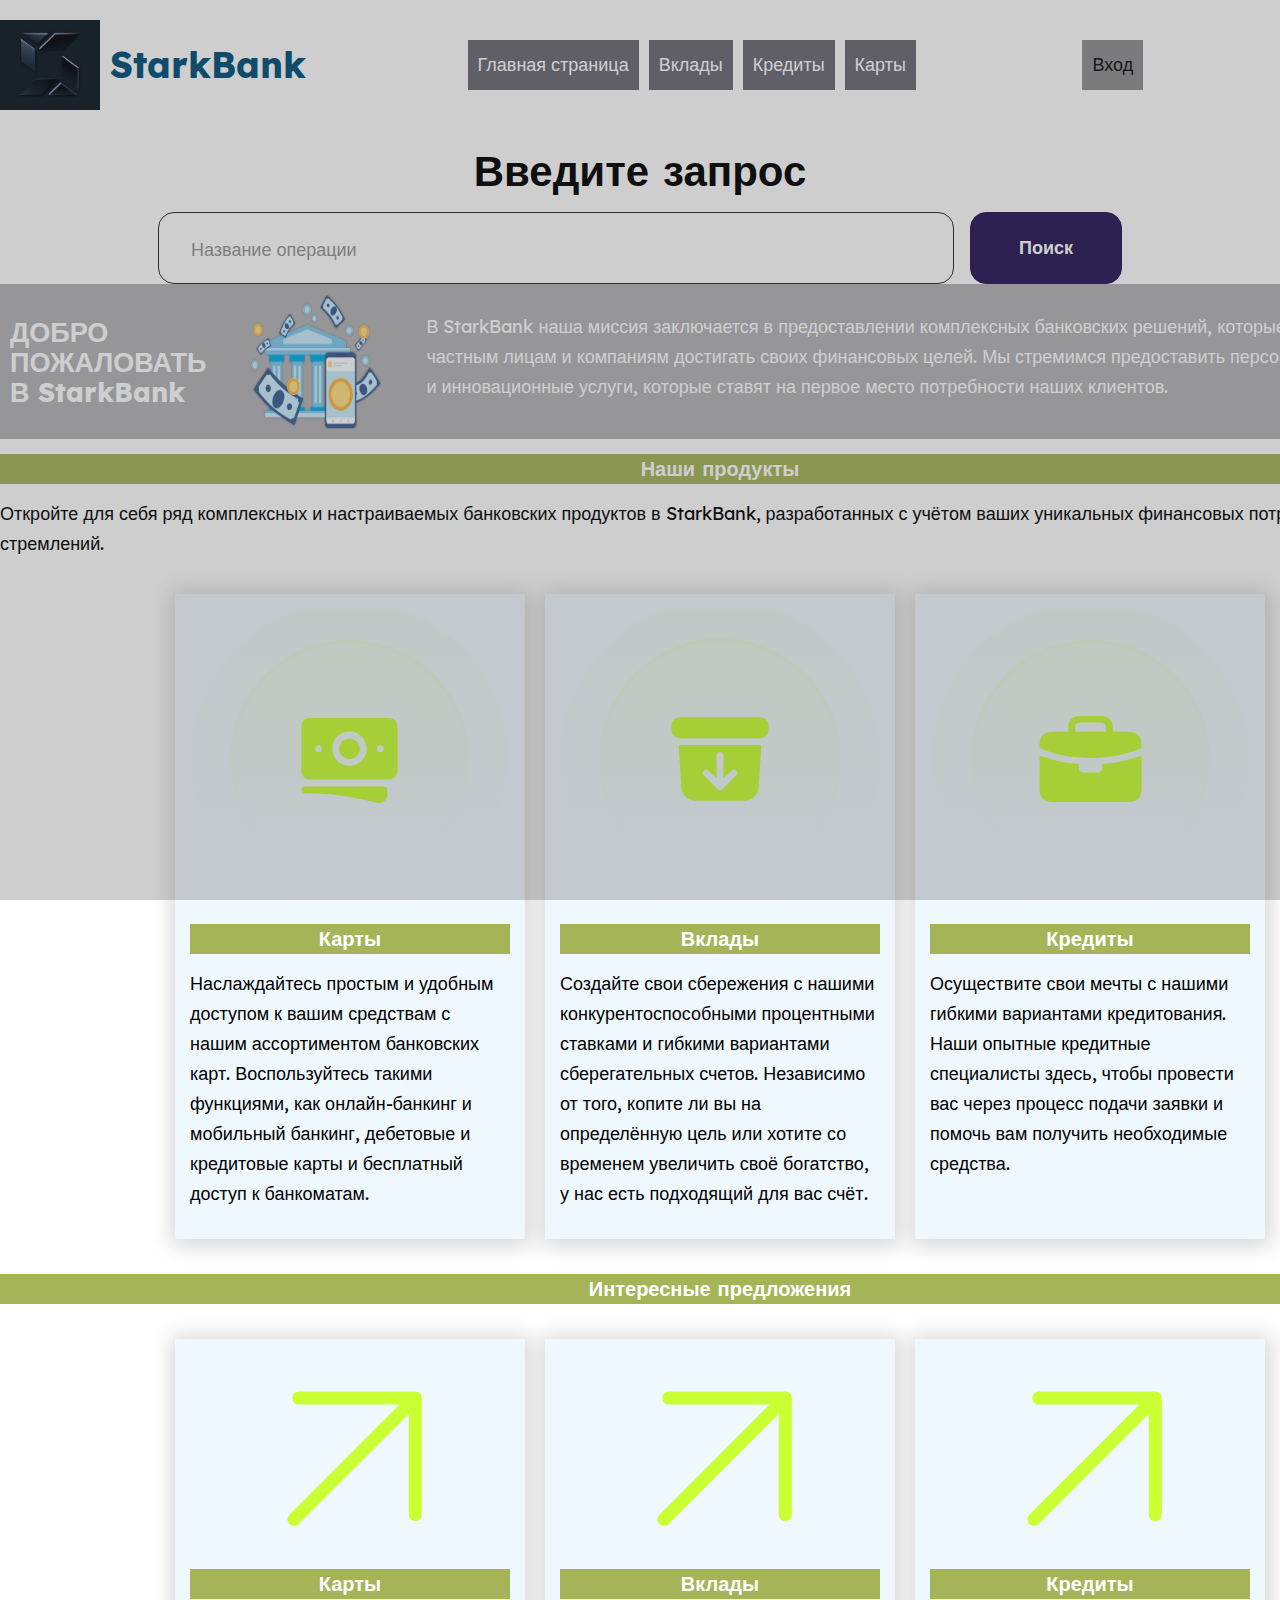
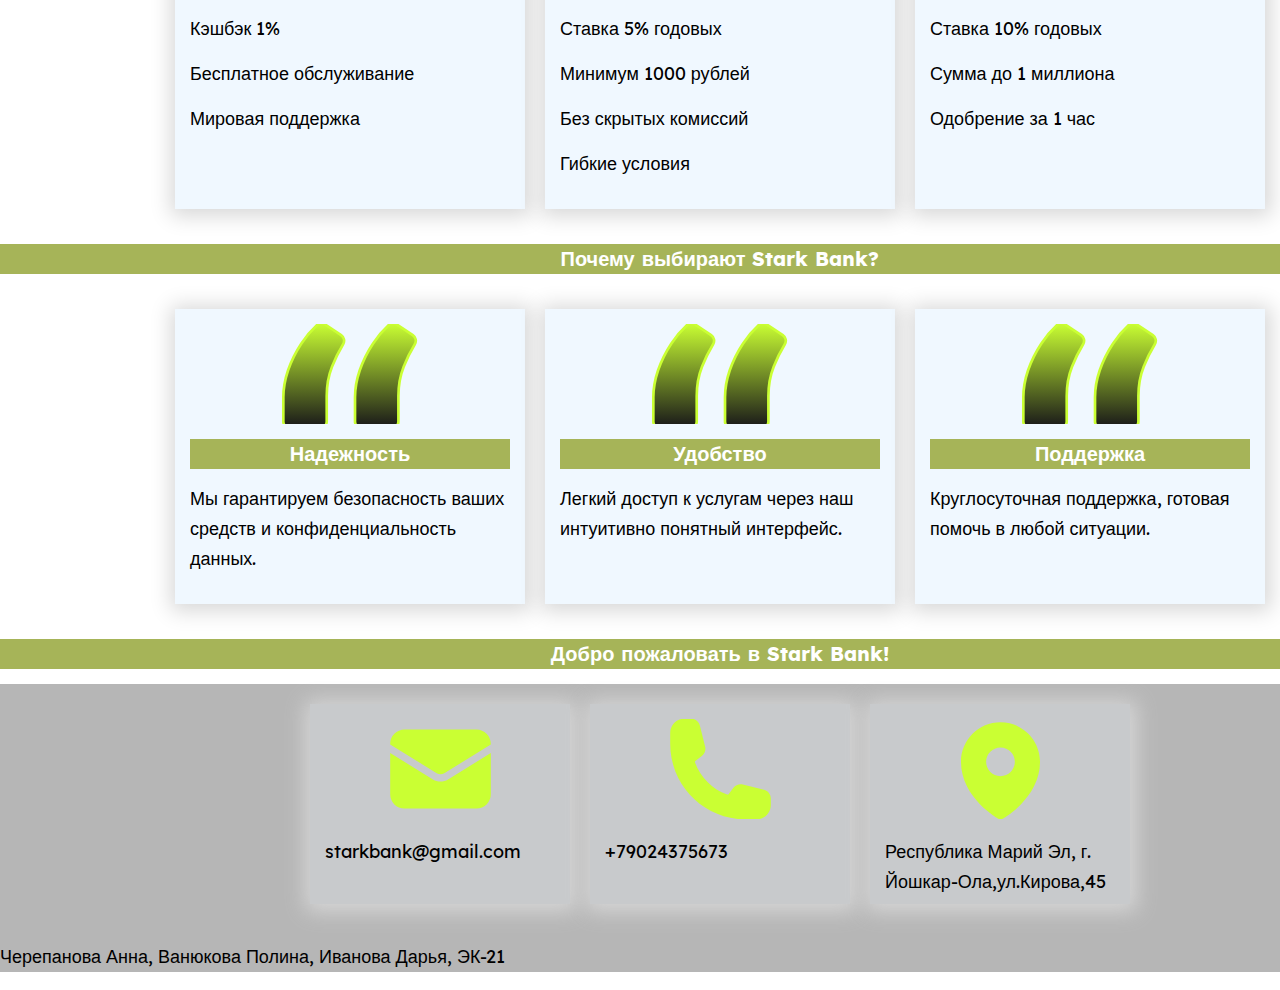
==== commit 6e27fead: "Add files via upload" ====
--- a/index.html
+++ b/index.html
@@ -3,158 +3,175 @@
 
 <head>
     <meta charset="UTF-8">
-    <meta name="viewport" content="width=device-width, initial-scale=1">
-    <title>Рецепты</title>
+    <meta name="viewport" content="width=device-width, initial-scale=1.0">
+    <title>Банк</title>
     <link rel="stylesheet" href="styles/normalize.css">
     <link rel="stylesheet" href="styles/style.css">
+</head>
 
 <body>
-    <!-- Заголовок -->
     <header class="header container">
-        <!-- Логотип -->
-        <a class="header__logo logo">Recipes</a>
-        <!--/ Логотип -->
-        <!-- Навигация -->
-        <nav class="header__nav">
-            <ul class="header__list">
-                <li class="header__item"><a href="#promo" class="header__item-link header__item-link--active">Главная</a></li>
-                <li class="header__item"><a href="#card" class="header__item-link" href="#">Рецепты</a></li>
-                <li class="header__item"><a href="#recipe" class="header__item-link" href="#">Избранное</a></li>
+        <a class="header__logo-wrap" href="index.html">
+            <img class="header__logo" src="images/logo2.jpeg" alt="логотип сайта" width="100">
+            <h1 class="header__title">StarkBank</h1>
+        </a>
+        <nav class="header__menu">
+            <ul class="menu">
+                <li class="menu__item menu__item--active">
+                    <a class="menu__link" href="#">Главная страница</a>
+                </li>
+                <li class="menu__item menu__item--active"><a class="menu__link" href="#">Вклады</a></li>
+                <li class="menu__item menu__item--active"><a class="menu__link" href="#">Кредиты</a></li>
+                <li class="menu__item menu__item--active"><a class="menu__link" href="#">Карты</a></li>
             </ul>
         </nav>
-        <!--/ Навигация -->
-        <button class="header__login" type="button">
-            Войти
-        </button>
+        <a class="header__login" href="#">Вход</a>
+        <a class="header__login" href="#">Регистрация</a>
     </header>
-    <!--/ Заголовок -->
-    <!-- Основной контент -->
-    <main class="container" id="main">
-        <!-- Первый экран -->
-        <section class="section promo" id="promo">
-            <div class="promo__content">
-                <h2 class="promo__title section__title">Готовь и делись рецептами</h2>
-                <p class="promo__description">Никаких кулинарных книг и блокнотов! Храни все <br>любимые рецепты в одном
-                    месте.</p>
-                <div class="promo__buttons">
-                    <button class="promo__button-add button button--accent" type="button">Добавить рецепт</button>
-                    <button class="promo__button button" type="button">Войти</button>
-                </div>
-            </div>
-            <img class="promo__image" src="images/section1.png" alt="Изображение завтрака" width="602" height="800">
-        </section>
-        <!--/ Первый экран -->
-
-        <section class="section card"  id="card">
-            <h2 class="section__title">Умная сортировка по тегам</h2>
-            <p class="section__description">Добавляй рецепты и указывай наиболее популярные теги. Это позволит быстро
-                находить любые категории.</p>
-            <div class="card__list">
-                <a class="card__item" href="#">
-                    <span class="card__icon">
-                        <img src="images/icon/menu.svg" alt="Иконка для простых блюд" width="22"
-                             height="24">
-                    </span>
-                    <h3 class="card__title">Простые блюда</h3>
-                    <p class="card__description">Время приготовления таких блюд не более 1 часа</p>
-                </a>
-                <a class="card__item" href="#">
-                    <span class="card__icon">
-                        <img src="images/icon/cook.svg" alt="Иконка для детского меню" width="24"
-                        height="24">
-                    </span>
-                    <h3 class="card__title">Детское</h3>
-                    <p class="card__description">Самые полезные блюда которые можно детям любого возраста</p>
-                </a>
-                <a class="card__item" href="#">
-                    <span class="card__icon">
-                        <img src="images/icon/chef.svg" alt="Иконка для блюд от шеф-поваров" width="24"
-                        height="23">
-                    </span>
-                    <h3 class="card__title">От шеф-поваров</h3>
-                    <p class="card__description">Требуют умения, времени и терпения, зато как в ресторане</p>
-                </a>
-                <a class="card__item" href="#">
-                    <span class="card__icon">
-                        <img src="images/icon/fire.svg" alt="Иконка для блюд на праздник" width="24"
-                        height="23">
-                    </span>
-                    <h3 class="card__title">На Праздник</h3>
-                    <p class="card__description">Чем удивить гостей, чтобы все были сыты за праздничным столом</p>
-                </a>
-            </div>
-        </section>
-
-        <section class="section recipe" id="recipe">
-            <div class="recipe__indicators">
-                    <span class="recipe__indicators-favourites">
-                        <img class="recipe__indicators-image" src="images/icon/heart.svg" alt="Избранное" width="20"
-                             height="18">
-                        356
-                    </span>
-                <span class="recipe__indicator-time">
-                        <img class="recipe__indicators-image" src="images/icon/timer.svg" alt="Время приготовления"
-                             width="18" height="21">
-                        35 минут
-                    </span>
-            </div>
-            <div class="recipe__photo">
-                <a class="recipe__contact" href="#" target="_blank">@glazest</a>
-                <img class="recipe__image" src="images/section2.png" alt="Изображение тыквенного супчика" width="543"
-                    height="543">
-            </div>
-            <div class="recipe__content">
-                <div class="recipe__day">
-                    <svg class="recipe__circle" viewBox="0 0 100 100">
-                        <path class="recipe__circle-path" id="circle" d="M 50,50 m -50,0 a 50,50 0 1,1 100,0 a 50,50 0 1,1 -100,0" />
-                        <text>
-                            <textPath href="#circle" startOffset="25%" text-anchor="middle">
-                                рецепт дня
-                            </textPath>
-                        </text>
-                    </svg>
-                    <div class="recipe__day-image">
-                        <img src="images/icon/smile.svg" alt="Рецепт дня" width="50" height="50">
-                    </div>
-                </div>
-                <h2 class="recipe__content-title section__title">Тыквенный супчик на кокосовом молоке</h2>
-                <p class="recipe__content-description section__description">Если у вас осталась тыква, и вы не знаете что с ней сделать, то это
-                    решение для вас! Ароматный,
-                    согревающий суп-пюре на кокосовом молоке. Можно даже в Пост!</p>
-            </div>
-        </section>
-
-        <section class="section search">
-            <h2 class="search__title section__title section__title--center">Поиск рецептов</h2>
-            <p class="search__description section__description--center">Введите примерное название блюда, а мы по тегам
-                найдем его</p>
-            <form class="search__form form" action="/" method="get">
-                <input class="search__form-name form__field" type="search" name="text" placeholder="Название Блюда....">
-                <button class="search__form-submit button button--accent" type="submit">Поиск</button>
-            </form>
-            <ul class="search__tag-list">
-                <li class="search__tag-item">Мясо</li>
-                <li class="search__tag-item">Деликатесы</li>
-                <li class="search__tag-item">Пироги</li>
-                <li class="search__tag-item">Рыба</li>
-            </ul>
+    <section class="section search">
+        <h2 class="search__title section__title section__title--center">Введите запрос</h2>
+        <form class="search__form form" action="/" method="get">
+            <input class="search__form-name form__field" type="search" name="text" placeholder="Название операции">
+            <button class="search__form-submit button button--accent" type="submit">Поиск</button>
+        </form>
+    </section>
+    <main class="main container">
+        <div class="about">
+            <h2 class="about__title"> ДОБРО ПОЖАЛОВАТЬ В StarkBank</h2>
+            <img class="about__image" src="images/0.webp" alt="главное изображение" width="200">
+            <p class="about__purpose">В StarkBank наша миссия заключается в предоставлении комплексных банковских
+                решений, которые позволяют частным лицам и компаниям достигать своих финансовых целей. Мы стремимся
+                предоставить персонализированные и инновационные услуги, которые ставят на первое место потребности
+                наших клиентов.</p>
+        </div>
+        <section class="products">
+            <h2 class="products__title">Наши продукты</h2>
+            <p class="products__description"> Откройте для себя ряд комплексных и настраиваемых банковских продуктов в
+                StarkBank, разработанных с учётом ваших уникальных финансовых потребностей и стремлений.</p>
+            <div class="products__list">
+                <div class="products__card">
+                    <a class="products__item" href="#">
+                        <span class="products__icon">
+                            <img class="products__image" src="images/Icon Container (3).svg" alt="иконка карт"
+                                width="100">
+                        </span>
+                        <h2 class="products__title">Карты</h2>
+                    </a>
+                    <p class="products__description">Наслаждайтесь простым и удобным доступом к вашим средствам с нашим
+                        ассортиментом банковских карт. Воспользуйтесь такими функциями, как онлайн-банкинг и мобильный
+                        банкинг, дебетовые и кредитовые карты и бесплатный доступ к банкоматам.</p>
+                </div>
+                <div class="products__card">
+                    <a class="products__item" href="#">
+                        <span class="products__icon">
+                            <img class="products__image" src="images/Icon Container (2).svg" alt="иконка вкладов"
+                                width="100">
+                        </span>
+                        <h2 class="products__title">Вклады</h2>
+                    </a>
+                    <p class="products__description">Создайте свои сбережения с нашими конкурентоспособными процентными
+                        ставками и гибкими вариантами сберегательных счетов. Независимо от того, копите ли вы на
+                        определённую цель или хотите со временем увеличить своё богатство, у нас есть подходящий для вас
+                        счёт.</p>
+                </div>
+                <div class="products__card">
+                    <a class="products__item" href="#">
+                        <span class="products__icon">
+                            <img class="products__image" src="images/Icon Container (1).svg" alt="иконка кредитов"
+                                width="100">
+                        </span>
+                        <h2 class="products__title">Кредиты</h2>
+                    </a>
+                    <p class="products__description">Осуществите свои мечты с нашими гибкими вариантами кредитования.
+                        Наши опытные кредитные специалисты здесь, чтобы провести вас через процесс подачи заявки и
+                        помочь вам получить необходимые средства.</p>
+                </div>
+            </div>
+        </section>
+        <section class="offers">
+            <h2 class="offers__title">Интересные предложения</h2>
+            <div class="offers__list">
+                <div class="offers__card">
+                    <a class="offers__item" href="#">
+                        <span class="offers__icon">
+                            <img class="offers__image" src="images/Icon22.svg" alt="стрелка" width="70">
+                        </span>
+                        <h2 class="offers__title">Карты</h2>
+                    </a>
+                    <p class="offers__description">Кэшбэк 1%</p>
+                    <p class="offers__description">Бесплатное обслуживание</p>
+                    <p class="offers__description">Мировая поддержка</p>
+                </div>
+                <div class="offers__card">
+                    <a class="offers__item" href="#">
+                        <span class="offers__icon">
+                            <img class="offers__image" src="images/Icon22.svg" alt="стрелка" width="70">
+                        </span>
+                        <h2 class="offers__title">Вклады</h2>
+                    </a>
+                    <p class="offers__description">Ставка 5% годовых </p>
+                    <p class="offers__description">Минимум 1000 рублей</p>
+                    <p class="offers__description">Без скрытых комиссий</p>
+                    <p class="offers__description">Гибкие условия</p>
+                </div>
+                <div class="offers__card">
+                    <a class="offers__item" href="#">
+                        <span class="offers__icon">
+                            <img class="offers__image" src="images/Icon22.svg" alt="стрелка" width="70">
+                        </span>
+                        <h2 class="offers__title">Кредиты</h2>
+                    </a>
+                    <p class="offers__description">Ставка 10% годовых</p>
+                    <p class="offers__description">Сумма до 1 миллиона</p>
+                    <p class="offers__description">Одобрение за 1 час</p>
+                </div>
+            </div>
+        </section>
+        <section class="quality">
+            <h2 class="quality__title">Почему выбирают Stark Bank?</h2>
+            <div class="quality__list">
+                <div class="quality__card">
+                    <img class="quality__image" src="images/Icon23.svg" alt="маркер" width="50">
+                    <h2 class="quality__title">Надежность</h2>
+                    <p class="quality__description">Мы гарантируем безопасность ваших средств и конфиденциальность
+                        данных.</p>
+                </div>
+                <div class="quality__card">
+                    <img class="quality__image" src="images/Icon23.svg" alt="маркер" width="50">
+                    <h2 class="quality__title">Удобство</h2>
+                    <p class="quality__description">Легкий доступ к услугам через наш интуитивно понятный интерфейс.</p>
+                </div>
+                <div class="quality__card">
+                    <img class="quality__image" src="images/Icon23.svg" alt="маркер" width="50">
+                    <h2 class="quality__title">Поддержка</h2>
+                    <p class="quality__description">Круглосуточная поддержка, готовая помочь в любой ситуации.</p>
+                </div>
+            </div>
+            <p class="quality__title">Добро пожаловать в Stark Bank!</p>
         </section>
     </main>
-    <!--/ Основной контент -->
-    <!-- Подвал -->
-    <footer class="footer">
-        <div class="footer__container container">
-            <a class="footer__logo logo">Recipes</a>
-            <p class="footer__copy">&copy; Recipes 2021</p>
+    <footer class="footer container">
+
+        <div class="footer__list">
+            <div class="footer__card">
+                <img class="footer__image" src="images/Icon.svg" alt="иконка почты" width="50">
+                <p class="footer__mail">starkbank@gmail.com</p>
+            </div>
+            <div class="footer__card">
+                <img class="footer__image" src="images/Icon5.svg" alt="иконка телефона" width="50">
+                <p class="footer__contacts">+79024375673</p>
+            </div>
+            <div class="footer__card">
+                <img class="footer__image" src="images/Icon6.svg" alt="иконка адреса" width="50">
+                <p class="footer__address">Республика Марий Эл, г. Йошкар-Ола,ул.Кирова,45</p>
+            </div>
         </div>
+        <p class="footer__authors">Черепанова Анна, Ванюкова Полина, Иванова Дарья, ЭК-21</p>
     </footer>
-    <!--/ Подвал -->
-    <!-- Формы -->
-    <div style="display: none" class="dialog dialog--layout">
+    <div class="dialog dialog--layout">
         <!-- Форма "Войдите в профиль" -->
-        <section class="popup">
-            <button class="popup__close" type="button"><img src="images/icon/close.svg" alt="Закрыть окно" width="24"
-                    height="24"></button>
+        <section style="display: none;" class="popup">
+
             <h2 class="popup__title">Войдите в профиль</h2>
             <p class="popup__desc">Добавлять рецепты могут только зарегистрированные пользователи.</p>
             <div class="popup__buttons">
@@ -164,17 +181,17 @@
         </section>
         <!--/ Форма "Войдите в профиль" -->
         <!-- Форма "Регистрация" -->
-        <section style="display: none" class="popup">
-            <button class="popup__close" type="button"><img src="images/icon/close.svg" alt="Закрыть окно" width="24"
+        <section style="display: none;" class="popup">
+            <button class="popup__close" type="button"><img src="images/close.svg" alt="Закрыть окно" width="30"
                     height="24"></button>
-            <h2 class="popup__title popup__title--registration">Регистрация</h2>
+            <h2 class="popup__title">Регистрация</h2>
             <form class="popup__form form" action="/" method="post">
                 <input class="form__field" type="text" name="name" placeholder="Имя" required>
                 <input class="form__field" type="email" name="email" placeholder="Логин" required>
                 <fieldset class="form__fieldset">
                     <div class="form__field-block">
                         <input class="form__field" type="password" name="password" placeholder="Пароль" required>
-                        <span class="form__field-alert">Минимум 8 символов</span>
+                        <span>Минимум 8 символов</span>
                     </div>
                     <input class="form__field" type="password" name="repeat-password" placeholder="Повторите пароль"
                         required>
@@ -188,8 +205,8 @@
         </section>
         <!--/ Форма "Регистрация" -->
         <!-- Форма "Войти" -->
-        <section style="display: none" class="popup">
-            <button class="popup__close" type="button"><img src="images/icon/close.svg" alt="Закрыть окно" width="24"
+        <section style="display: none;" class="popup">
+            <button class="popup__close" type="button"><img src="images/close.svg" alt="Закрыть окно" width="24"
                     height="24"></button>
             <h2 class="popup__title">Войти</h2>
             <form class="popup__form form" action="/" method="post">
@@ -204,7 +221,6 @@
         </section>
         <!--/ Форма "Войти" -->
     </div>
-    <!--/ Формы -->
 
     <script src="/scripts/script.js"></script>
 </body>
--- a/styles/style.css
+++ b/styles/style.css
@@ -10,21 +10,21 @@
 
 /* Подключение стилей относящихся к header */
 @import "header.css";
-/* Подключение стилей относящихся ко всем секциям */
+/* Подключение стилей относящихся ко всем секциям*/
 @import "section.css";
 /* Подключение стилей логотип */
 @import "logo.css";
-/* Подключение стилей относящихся к главному экрану */
-@import "promo.css";
+/* Подключение стилей относящихся к main */
+@import "main.css";
 /* Подключение стилей относящихся к footer */
 @import "footer.css";
 
-/* Подключение стилей относящихся к блокам */
+/* Подключение стилей относящихся к блокам*/
 @import "card.css";
 @import "recipe.css";
 @import "popup.css";
 @import "form.css";
 @import "search.css";
 
-/* Подключение стилей отвечающих за адаптив */
+/* Подключение стилей отвечающих за адаптив*/
 @import "adaptability.css";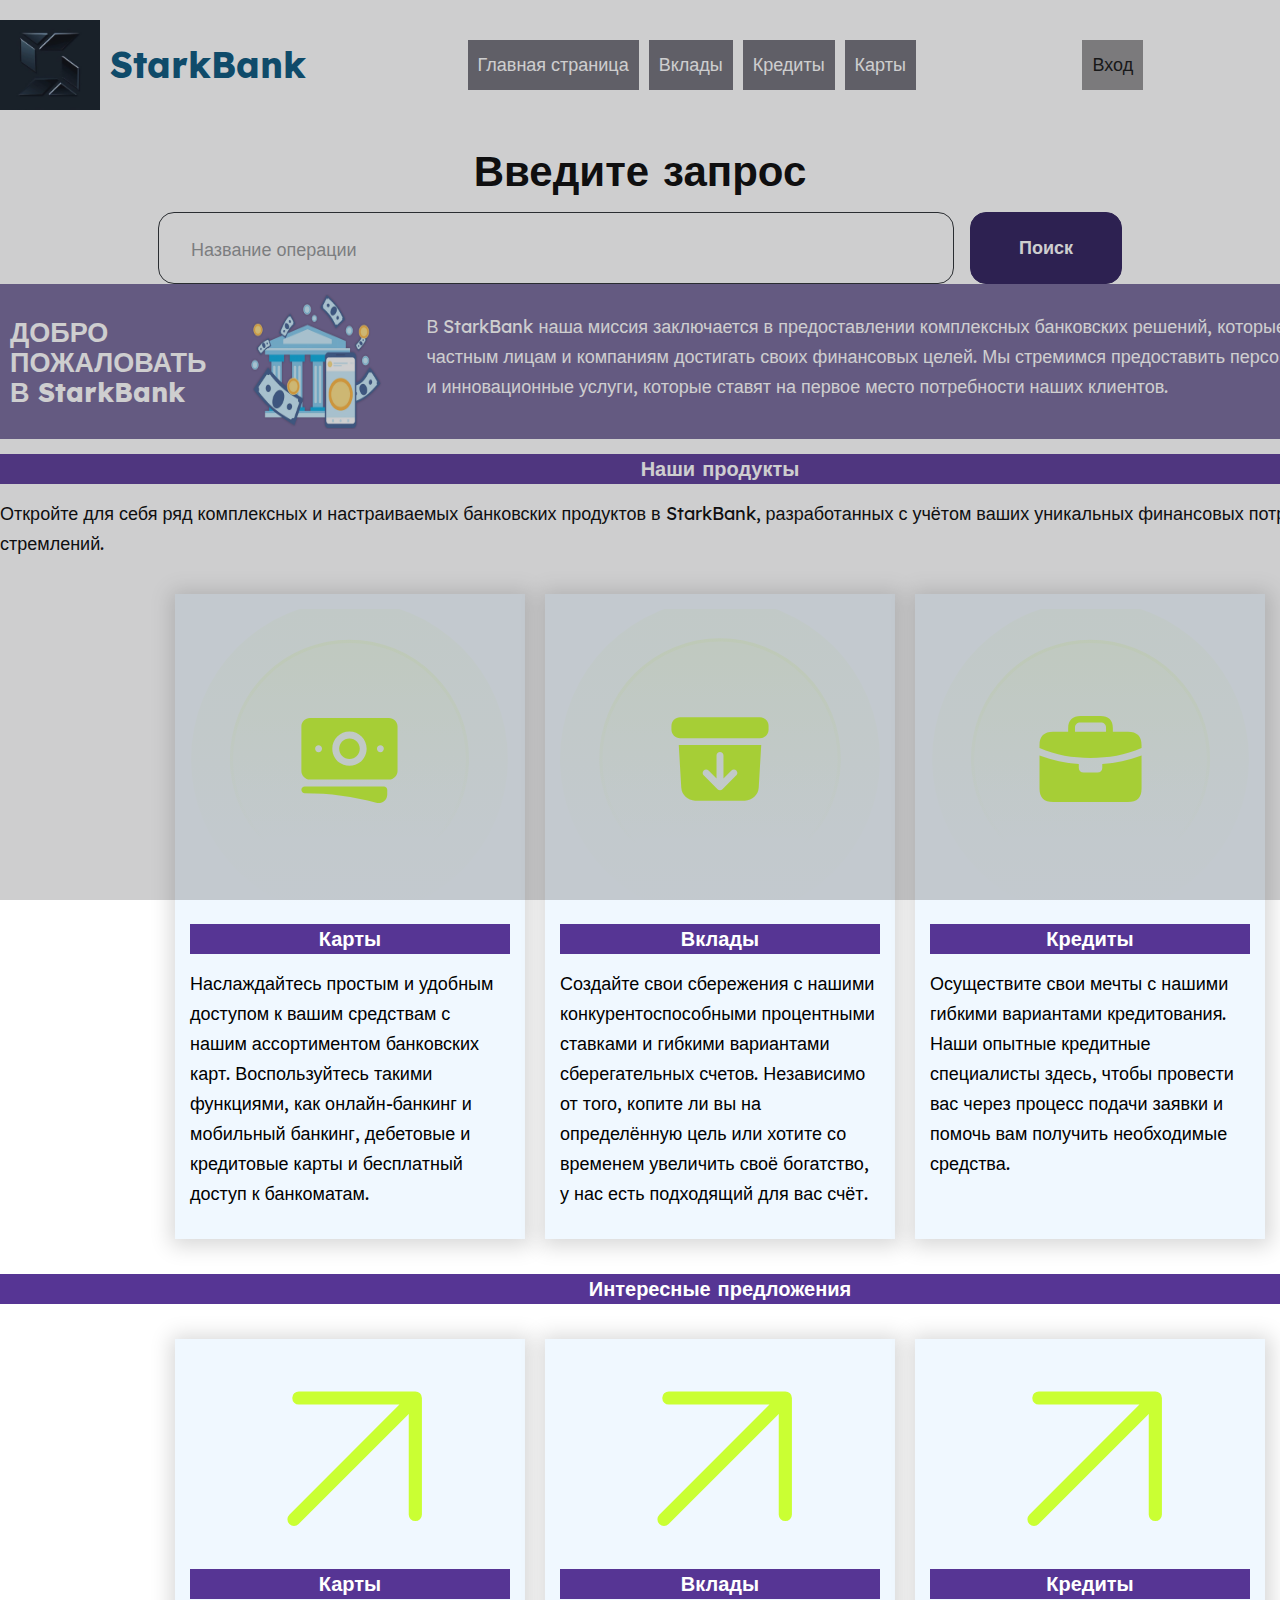
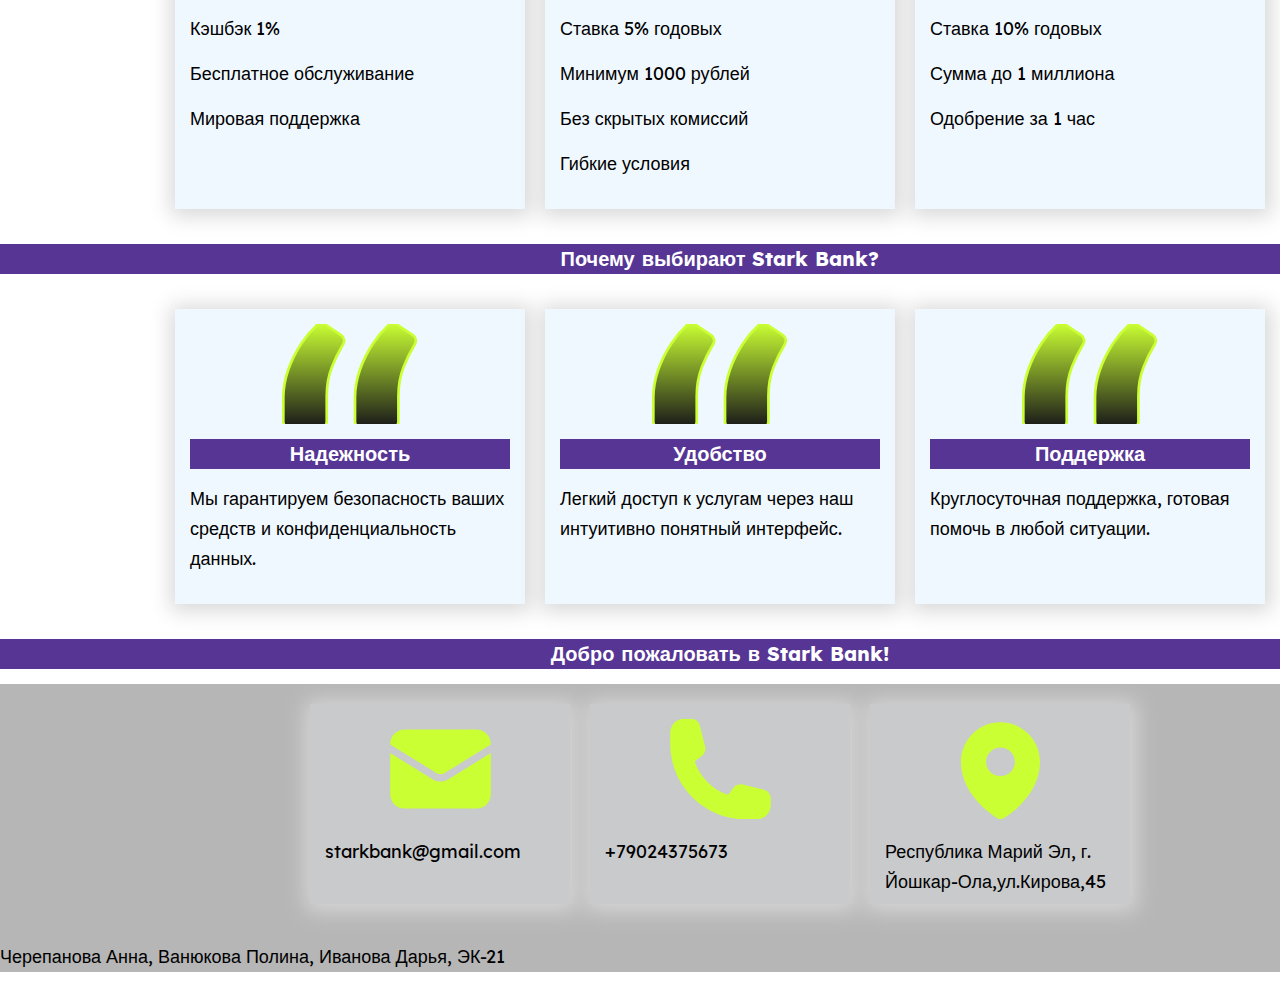
==== commit 77de268a: "Add files via upload" ====
--- a/index.html
+++ b/index.html
@@ -35,6 +35,7 @@
             <button class="search__form-submit button button--accent" type="submit">Поиск</button>
         </form>
     </section>
+    
     <main class="main container">
         <div class="about">
             <h2 class="about__title"> ДОБРО ПОЖАЛОВАТЬ В StarkBank</h2>
@@ -222,7 +223,7 @@
         <!--/ Форма "Войти" -->
     </div>
 
-    <script src="/scripts/script.js"></script>
+    <script src="scripts/script.js"></script>
 </body>
 
 </html>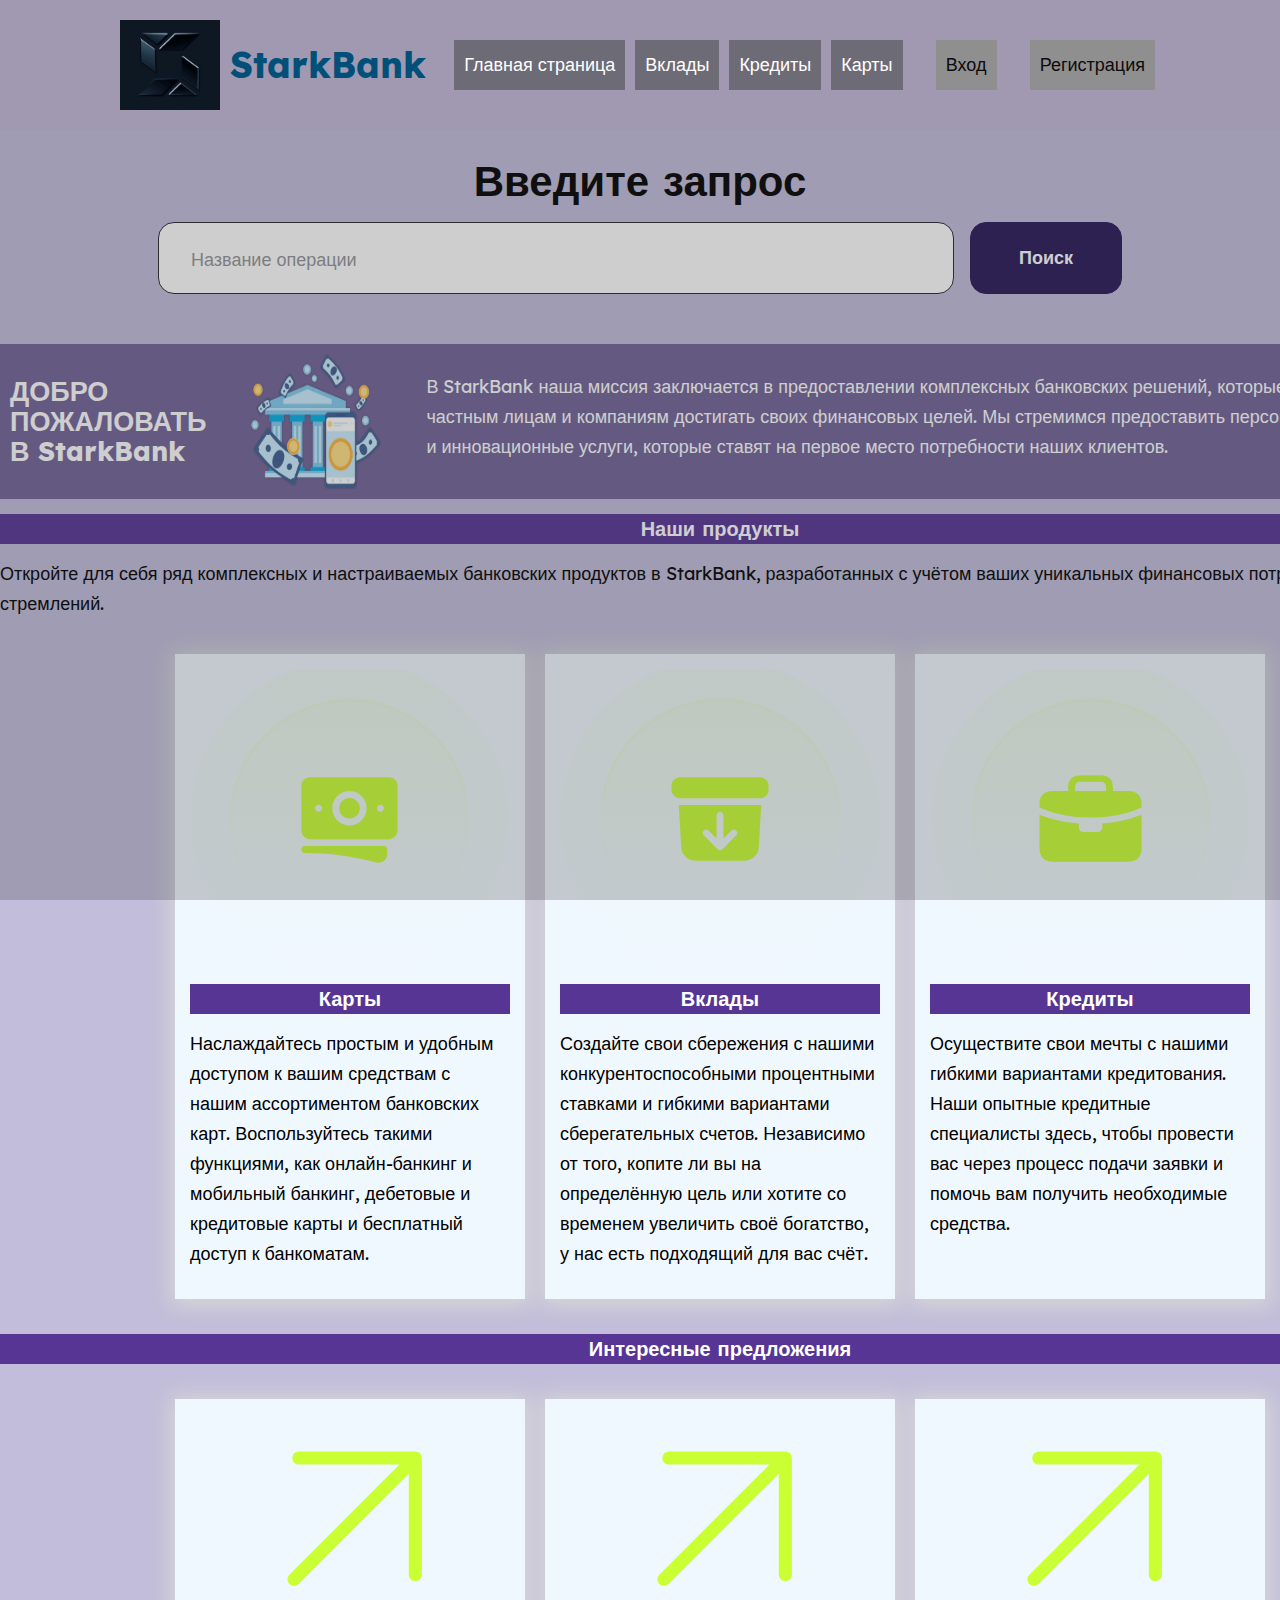
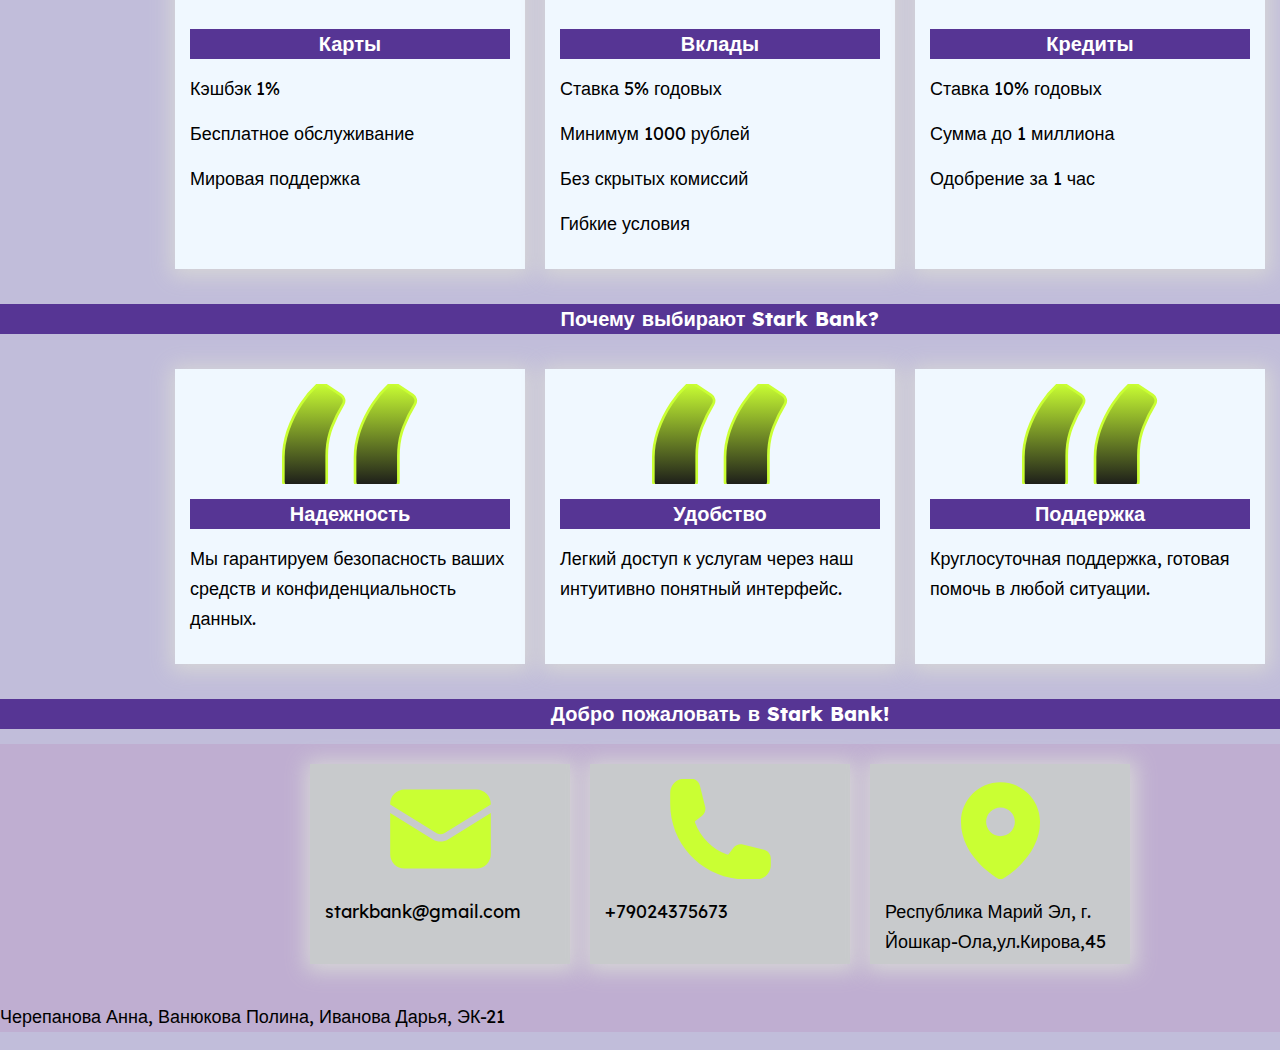
==== commit 02b13b70: "Add files via upload" ====
--- a/index.html
+++ b/index.html
@@ -10,7 +10,7 @@
 </head>
 
 <body>
-    <header class="header container">
+    <header class="header">
         <a class="header__logo-wrap" href="index.html">
             <img class="header__logo" src="images/logo2.jpeg" alt="логотип сайта" width="100">
             <h1 class="header__title">StarkBank</h1>
@@ -131,6 +131,7 @@
         <section class="quality">
             <h2 class="quality__title">Почему выбирают Stark Bank?</h2>
             <div class="quality__list">
+                
                 <div class="quality__card">
                     <img class="quality__image" src="images/Icon23.svg" alt="маркер" width="50">
                     <h2 class="quality__title">Надежность</h2>
@@ -147,6 +148,7 @@
                     <h2 class="quality__title">Поддержка</h2>
                     <p class="quality__description">Круглосуточная поддержка, готовая помочь в любой ситуации.</p>
                 </div>
+             
             </div>
             <p class="quality__title">Добро пожаловать в Stark Bank!</p>
         </section>
@@ -222,7 +224,6 @@
         </section>
         <!--/ Форма "Войти" -->
     </div>
-
     <script src="scripts/script.js"></script>
 </body>
 
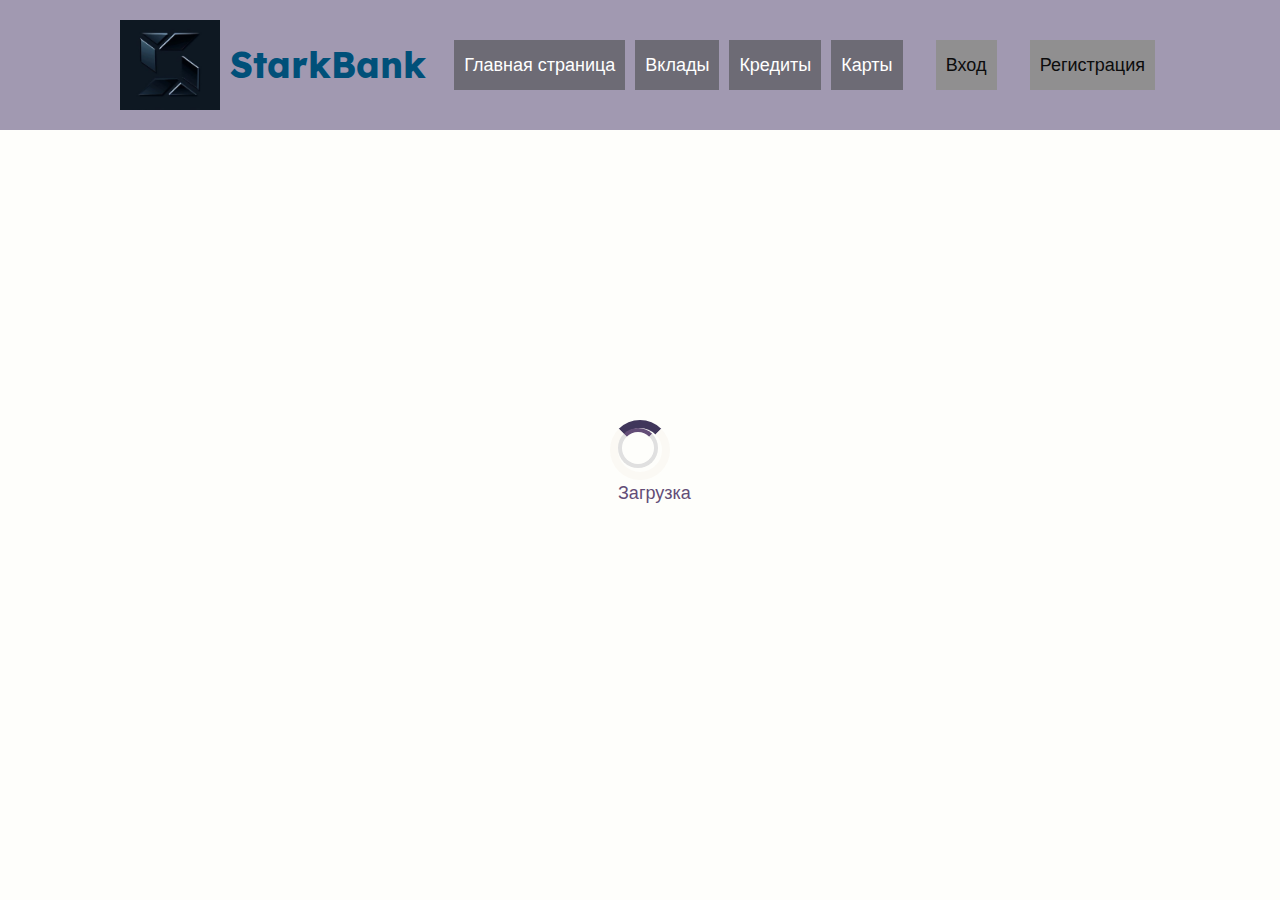
==== commit 1c5248c9: "Add files via upload" ====
--- a/index.html
+++ b/index.html
@@ -10,6 +10,14 @@
 </head>
 
 <body>
+    <div class="preloader">
+        <div class="loader">
+            <div class="spinner"></div>         
+        <div class="loading-text">Загрузка</div>
+        </div>
+    </div>
+
+
     <header class="header">
         <a class="header__logo-wrap" href="index.html">
             <img class="header__logo" src="images/logo2.jpeg" alt="логотип сайта" width="100">
@@ -20,7 +28,7 @@
                 <li class="menu__item menu__item--active">
                     <a class="menu__link" href="#">Главная страница</a>
                 </li>
-                <li class="menu__item menu__item--active"><a class="menu__link" href="#">Вклады</a></li>
+                <li class="menu__item menu__item--active"><a class="menu__link" href="file:///E:/project-main/index1.html">Вклады</a></li>
                 <li class="menu__item menu__item--active"><a class="menu__link" href="#">Кредиты</a></li>
                 <li class="menu__item menu__item--active"><a class="menu__link" href="#">Карты</a></li>
             </ul>
@@ -28,15 +36,22 @@
         <a class="header__login" href="#">Вход</a>
         <a class="header__login" href="#">Регистрация</a>
     </header>
-    <section class="section search">
+    <section class="section search" >
         <h2 class="search__title section__title section__title--center">Введите запрос</h2>
         <form class="search__form form" action="/" method="get">
             <input class="search__form-name form__field" type="search" name="text" placeholder="Название операции">
             <button class="search__form-submit button button--accent" type="submit">Поиск</button>
         </form>
+        <ul class="search__tag-list">
+            <li class="search__tag-item">Карты</li>
+            <li class="search__tag-item">Кредиты</li>
+            <li class="search__tag-item">Вклады</li>
+            <li class="search__tag-item">Продукты</li>
+        </ul>
     </section>
     
-    <main class="main container">
+
+    <main class="main container content">
         <div class="about">
             <h2 class="about__title"> ДОБРО ПОЖАЛОВАТЬ В StarkBank</h2>
             <img class="about__image" src="images/0.webp" alt="главное изображение" width="200">
@@ -47,45 +62,51 @@
         </div>
         <section class="products">
             <h2 class="products__title">Наши продукты</h2>
-            <p class="products__description"> Откройте для себя ряд комплексных и настраиваемых банковских продуктов в
+            <p class="products__descriptioncommon"> Откройте для себя ряд комплексных и настраиваемых банковских продуктов в
                 StarkBank, разработанных с учётом ваших уникальных финансовых потребностей и стремлений.</p>
             <div class="products__list">
                 <div class="products__card">
                     <a class="products__item" href="#">
                         <span class="products__icon">
-                            <img class="products__image" src="images/Icon Container (3).svg" alt="иконка карт"
+                            <img class="products__image" src="images/IconContainer(3).svg" alt="иконка карт"
                                 width="100">
                         </span>
                         <h2 class="products__title">Карты</h2>
                     </a>
-                    <p class="products__description">Наслаждайтесь простым и удобным доступом к вашим средствам с нашим
+                    <div class="products__description" hidden>
+                        Наслаждайтесь простым и удобным доступом к вашим средствам с нашим
                         ассортиментом банковских карт. Воспользуйтесь такими функциями, как онлайн-банкинг и мобильный
-                        банкинг, дебетовые и кредитовые карты и бесплатный доступ к банкоматам.</p>
+                        банкинг, дебетовые и кредитовые карты и бесплатный доступ к банкоматам.
+                    </div>
                 </div>
                 <div class="products__card">
                     <a class="products__item" href="#">
                         <span class="products__icon">
-                            <img class="products__image" src="images/Icon Container (2).svg" alt="иконка вкладов"
+                            <img class="products__image" src="images/IconContainer(2).svg" alt="иконка вкладов"
                                 width="100">
                         </span>
                         <h2 class="products__title">Вклады</h2>
                     </a>
-                    <p class="products__description">Создайте свои сбережения с нашими конкурентоспособными процентными
+                    <div class="products__description" hidden>
+                        Создайте свои сбережения с нашими конкурентоспособными процентными
                         ставками и гибкими вариантами сберегательных счетов. Независимо от того, копите ли вы на
                         определённую цель или хотите со временем увеличить своё богатство, у нас есть подходящий для вас
-                        счёт.</p>
+                        счёт.
+                    </div>
                 </div>
                 <div class="products__card">
                     <a class="products__item" href="#">
                         <span class="products__icon">
-                            <img class="products__image" src="images/Icon Container (1).svg" alt="иконка кредитов"
+                            <img class="products__image" src="images/IconContainer(1).svg" alt="иконка кредитов"
                                 width="100">
                         </span>
                         <h2 class="products__title">Кредиты</h2>
                     </a>
-                    <p class="products__description">Осуществите свои мечты с нашими гибкими вариантами кредитования.
+                    <div class="products__description" hidden>
+                        Осуществите свои мечты с нашими гибкими вариантами кредитования.
                         Наши опытные кредитные специалисты здесь, чтобы провести вас через процесс подачи заявки и
-                        помочь вам получить необходимые средства.</p>
+                        помочь вам получить необходимые средства.
+                    </div>
                 </div>
             </div>
         </section>
@@ -131,7 +152,6 @@
         <section class="quality">
             <h2 class="quality__title">Почему выбирают Stark Bank?</h2>
             <div class="quality__list">
-                
                 <div class="quality__card">
                     <img class="quality__image" src="images/Icon23.svg" alt="маркер" width="50">
                     <h2 class="quality__title">Надежность</h2>
@@ -148,10 +168,18 @@
                     <h2 class="quality__title">Поддержка</h2>
                     <p class="quality__description">Круглосуточная поддержка, готовая помочь в любой ситуации.</p>
                 </div>
-             
+            </div>
+            <div class="quality__button" style="text-align:center">
+                <button class="quality__left">
+                    <img src="images/left.png" alt="" class="quality__left-swiper">
+                </button>
+                <button class="quality__right">
+                    <img src="images/right.png" alt="" class="quality__right-swiper">
+                </button>
             </div>
             <p class="quality__title">Добро пожаловать в Stark Bank!</p>
         </section>
+        <button class="button__up" id="scrollToTopBtn">Наверх</button>
     </main>
     <footer class="footer container">
 
@@ -171,22 +199,23 @@
         </div>
         <p class="footer__authors">Черепанова Анна, Ванюкова Полина, Иванова Дарья, ЭК-21</p>
     </footer>
-    <div class="dialog dialog--layout">
-        <!-- Форма "Войдите в профиль" -->
-        <section style="display: none;" class="popup">
-
-            <h2 class="popup__title">Войдите в профиль</h2>
-            <p class="popup__desc">Добавлять рецепты могут только зарегистрированные пользователи.</p>
+    <div class="dialog dialog--layout" hidden>
+        <div class="dialog__content">
+            <button class="popup__close" type="button"><img src="images/close.svg" alt="Закрыть окно" width="30"
+                height="24"></button>
+                </div>
+<!-- Форма "Войдите в профиль" -->
+ <section class="popup" id="popup-select">
+    <h2 class="popup__title">Войдите в профиль</h2>
+            <p class="popup__desc">Пользоваться могут только зарегистрированные пользователи.</p>
             <div class="popup__buttons">
-                <button class="button button--accent" type="button">Войти</button>
-                <button class="button" type="button">Регистрация</button>
-            </div>
-        </section>
+                <button class="button button--accent" type="button" data-login>Войти</button>
+                <button class="button" type="button" data-registration>Регистрация</button>
+            </div>
+ </section>
         <!--/ Форма "Войдите в профиль" -->
         <!-- Форма "Регистрация" -->
-        <section style="display: none;" class="popup">
-            <button class="popup__close" type="button"><img src="images/close.svg" alt="Закрыть окно" width="30"
-                    height="24"></button>
+         <section class="popup" id="popup-registration" hidden>
             <h2 class="popup__title">Регистрация</h2>
             <form class="popup__form form" action="/" method="post">
                 <input class="form__field" type="text" name="name" placeholder="Имя" required>
@@ -205,12 +234,10 @@
                 </fieldset>
                 <button class="button button--link" type="button">У меня уже есть аккаунт</button>
             </form>
-        </section>
-        <!--/ Форма "Регистрация" -->
+         </section>
+          <!--/ Форма "Регистрация" -->
         <!-- Форма "Войти" -->
-        <section style="display: none;" class="popup">
-            <button class="popup__close" type="button"><img src="images/close.svg" alt="Закрыть окно" width="24"
-                    height="24"></button>
+         <section class="popup" id="popup-login" hidden>
             <h2 class="popup__title">Войти</h2>
             <form class="popup__form form" action="/" method="post">
                 <input class="form__field" type="email" name="email" placeholder="Логин" required>
@@ -221,9 +248,9 @@
                 </fieldset>
                 <button class="button button--link" type="button">У меня еще нет аккаунта</button>
             </form>
-        </section>
-        <!--/ Форма "Войти" -->
-    </div>
+         </section>
+        </div>
+        
     <script src="scripts/script.js"></script>
 </body>
 
--- a/styles/style.css
+++ b/styles/style.css
@@ -4,7 +4,8 @@
 @import "base.css";
 /* Подключение универсальных стилей */
 @import "typography.css";
-
+/*Подключение предзагрузчика страницы */
+@import "preloader.css";
 /* Подключение анимаций */
 @import "animation.css";
 
